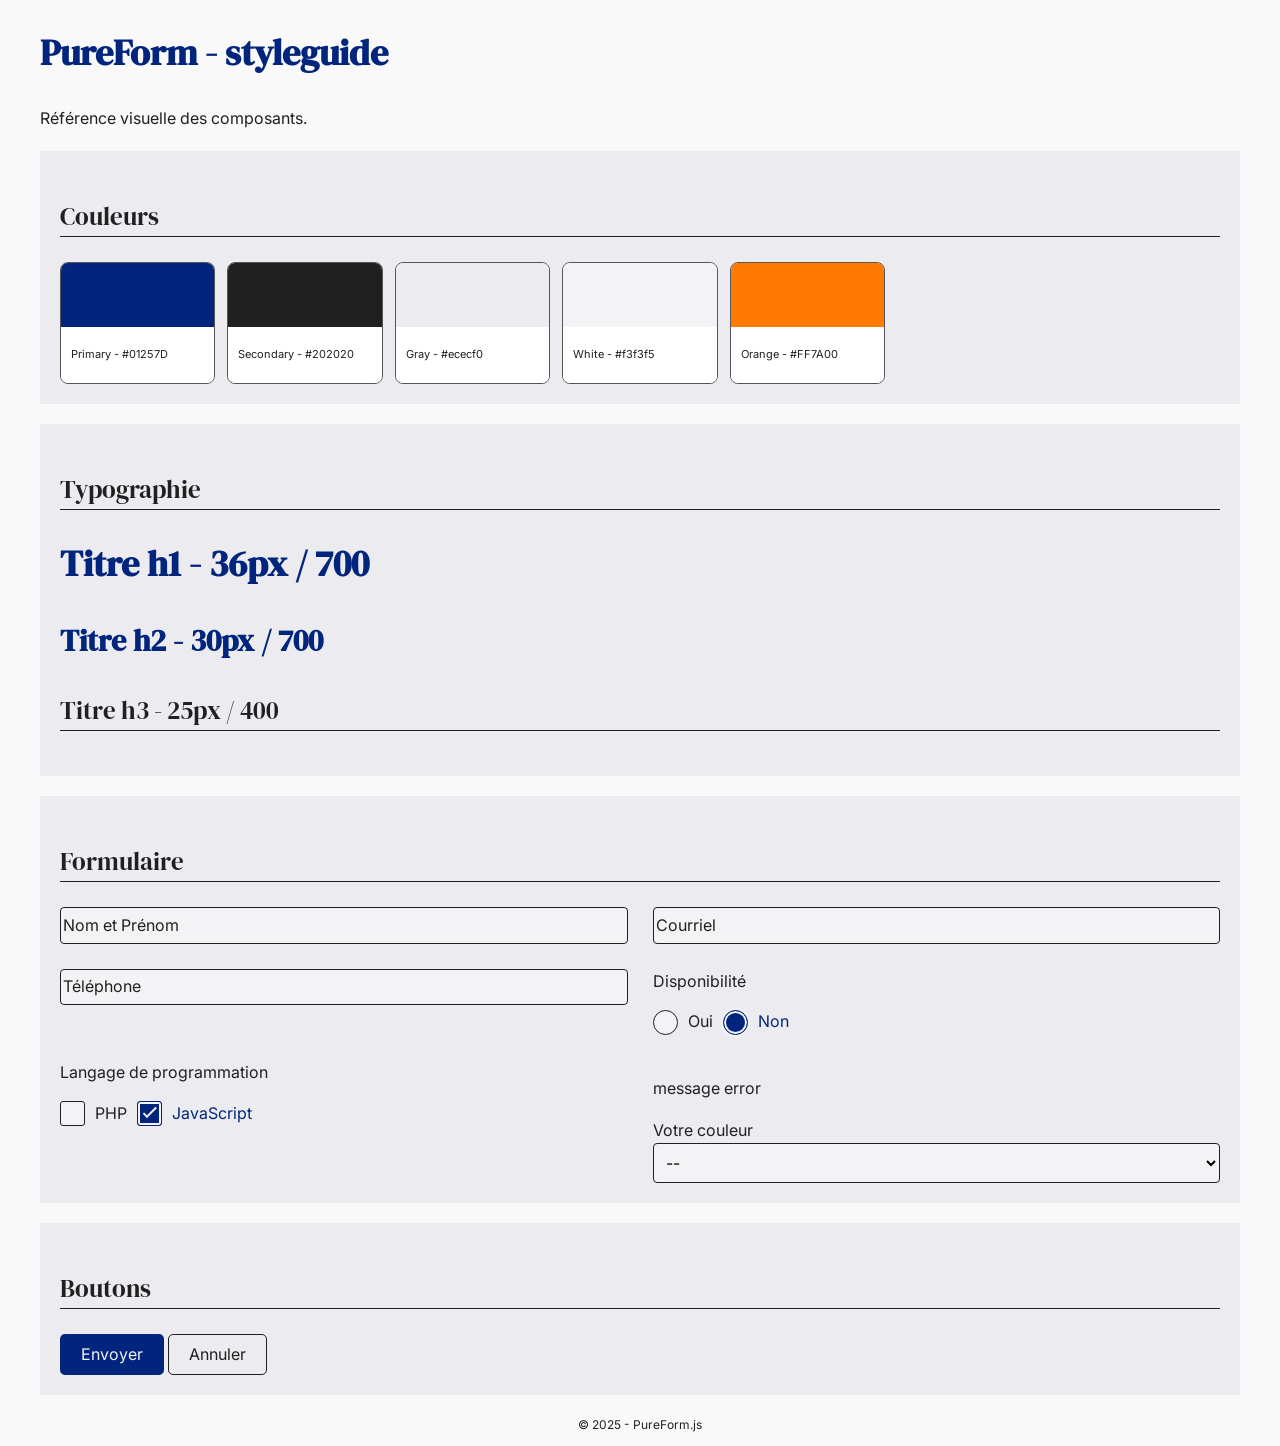
==== styleguide.html @ dbaa8bfc "ajouter le breakpoint et valeur responsive au titre" ====
<!DOCTYPE html>
<html lang="fr">
<head>
    <meta charset="UTF-8">
    <meta name="viewport" content="width=device-width, initial-scale=1.0">
    <title>pureForm - styleguide</title>
    <link rel="stylesheet" href="css/stylesheet.min.css">
</head>
<body>
    <div class="container__principal">
        <header>
            <h1>PureForm - styleguide</h1>
            <p>Référence visuelle des composants.</p>
        </header>

        <main>
            <section class="container__secondary">
                <h3>Couleurs</h3>
                <div class="layout section__color">

                    <div class="container">
                        <div class="container__color primary"></div>
                        <div class="info"><p>Primary - #01257D</p></div>
                    </div>
                    <div class="container">
                        <div class="container__color secondary"></div>
                        <div class="info"><p>Secondary - #202020</p></div>
                    </div>
                    <div class="container">
                        <div class="container__color gray"></div>
                        <div class="info"><p>Gray - #ececf0</p></div>
                    </div>
                    <div class="container">
                        <div class="container__color white"></div>
                        <div class="info"><p>White - #f3f3f5</p></div>
                    </div>
                    <div class="container">
                        <div class="container__color orange"></div>
                        <div class="info"><p>Orange - #FF7A00</p></div>
                    </div>

                </div>
            </section>
            

            <section class="container__secondary">
                <h3>Typographie</h3>
                <div class="layout">
                    <h1>Titre h1 - 36px / 700</h1>
                    <h2>Titre h2 - 30px / 700</h2>
                    <h3>Titre h3 - 25px / 400</h3>
                </div>
            </section>

            <section class="container__secondary">
                <h3>Formulaire</h3>
                <div class="layout">
                    <form action="" method="post" class="form">

                        <div class="form__field">
                            <input type="text" name="fullName" id="fullName">
                            <label for="fullName">Nom et Prénom</label>
                        </div>

                        <div class="form__field">
                            <input type="email" name="email" id="email">
                            <label for="email">Courriel</label>
                        </div>

                        <div class="form__field">
                            <input type="text" name="phone" id="phone">
                            <label for="phone">Téléphone</label>
                        </div>


                        <fieldset>
                            <legend>Disponibilité</legend>
                            <label>
                                <input type="radio" name="availability" value="yes">
                                Oui
                            </label>
                            <label>
                                <input type="radio" name="availability" value="no" checked>
                                Non
                            </label>
                        </fieldset>

                        <fieldset>
                            <legend>Langage de programmation</legend>
                            <label>
                                <input type="checkbox" name="availability" value="php">
                                PHP
                            </label>
                            <label>
                                <input type="checkbox" name="availability" value="javascript" checked>
                                JavaScript
                            </label>
                        </fieldset>

                        <div class="">
                            <p class="error">message error</p>
                            <label for="chooseColor">Votre couleur</label>
                            <select name="color" id="chooseColor">
                                <option value="">--</option>
                                <option value="orange">orange</option>
                                <option value="orange">green</option>
                            </select>
                        </div> 
                    
                    </form>
                </div>
            </section>

            <section class="container__secondary">
                <h3>Boutons</h3>
                <div class="layout">
                    <button type="submit" class="btn__primary">Envoyer</button>
                    <button type="submit" class="btn__secondary">Annuler</button>
                </div>
            </section>
        </main>

        <footer>
            <p>© 2025 - PureForm.js</p>
        </footer>
    </div>
</body>
</html>
---- css/stylesheet.min.css ----
@import"https://fonts.googleapis.com/css2?family=DM+Serif+Display:ital@0;1&family=Inter:opsz,wght@14..32,100..900&display=swap";/*! 
https://serp.co/tools/css-reset/
<link rel="stylesheet" href="https://css.serp.co/css-reset/normalize.css/">
*/html{line-height:1.15;-webkit-text-size-adjust:100%}body{margin:0}main{display:block}h1{font-size:2em;margin:.67em 0}hr{box-sizing:content-box;height:0;overflow:visible}pre{font-family:monospace,monospace;font-size:1em}a{background-color:rgba(0,0,0,0)}abbr[title]{border-bottom:none;text-decoration:underline;-webkit-text-decoration:underline dotted;text-decoration:underline dotted}b,strong{font-weight:bolder}code,kbd,samp{font-family:monospace,monospace;font-size:1em}small{font-size:80%}sub,sup{font-size:75%;line-height:0;position:relative;vertical-align:baseline}sub{bottom:-0.25em}sup{top:-0.5em}img{border-style:none}button,input,optgroup,select,textarea{font-family:inherit;font-size:100%;line-height:1.15;margin:0}button,input{overflow:visible}button,select{text-transform:none}button,[type=button],[type=reset],[type=submit]{-webkit-appearance:button}button::-moz-focus-inner,[type=button]::-moz-focus-inner,[type=reset]::-moz-focus-inner,[type=submit]::-moz-focus-inner{border-style:none;padding:0}button:-moz-focusring,[type=button]:-moz-focusring,[type=reset]:-moz-focusring,[type=submit]:-moz-focusring{outline:1px dotted ButtonText}fieldset{padding:.35em .75em .625em}legend{box-sizing:border-box;color:inherit;display:table;max-width:100%;padding:0;white-space:normal}progress{vertical-align:baseline}textarea{overflow:auto}[type=checkbox],[type=radio]{box-sizing:border-box;padding:0}[type=number]::-webkit-inner-spin-button,[type=number]::-webkit-outer-spin-button{height:auto}[type=search]{-webkit-appearance:textfield;outline-offset:-2px}[type=search]::-webkit-search-decoration{-webkit-appearance:none}::-webkit-file-upload-button{-webkit-appearance:button;font:inherit}details{display:block}summary{display:list-item}template{display:none}[hidden]{display:none}:root{--color-primary: #01257D;--color-secondary: #202020;--color-white: #f3f3f5;--color-gray: #ececf0;--color-orange: #FF7A00;--color-title: var(--color-primary);--color-title-regular: var(--color-secondary);--size-title-xxl: clamp(1.5rem, 3vw, 2.25rem);--size-tile-large: clamp(1.25rem, 2.5vw, 1.875rem);--size-tile-regular: clamp(1rem, 2vw, 1.5625rem);--main-text-color: var(--color-secondary);--main-font-size: 1em;--main-line-height: 1.6;--main-background-color: #f9f9f9;--sec-container-bck-color: var(--color-gray);--btn-backgrond-color: var(--color-primary);--btn-backgrond-color-hover:var(--color-orange);--btn-text-color: var(--color-white);--btn-radius: 5px;--btn-border: 1px solid #202020;--btn-second-backgrond-color: var(--color-gray);--btn-second-backgrond-color-hover: var(--color-secondary);--btn-second-text-color-hover: var(--color-white);--btn-second-text-color: var(--color-secondary);--input-radio-size:25px;--input-radio-border-radius: 50%;--input-label-radio-txt-color: var(--color-primary);--input-label-radio-txt-bold: 400;--input-radio-border-color-hover: var(--color-primary);--input-radio-border-color: var(--color-secondary);--input-radio-border-size: 1px;--input-radio-checked-bck-color: var(--color-primary);--input-radio-checked-border-color:var(--color-primary);--input-radio-checked-border-size: 1px;--input-checkbox-size: 25px;--input-checkbox-border-color: var(--color-secondary);--input-checkbox-border-size: 1px;--input-checkbox-checked-bck-color: var(--color-primary);--input-checkbox-checked-border-color:var(--color-primary);--input-checkbox-checked-border-size: 1px;--input-check-hook-border-size: 2px;--input-check-hook-border-color: var(--color-white);--input-checkbox-border-color-hover:var(--color-primary);--input-label-checkbox-txt-color: var(--color-primary);--input-label-checkbox-txt-bold: 400}h3,h2,h1{font-family:"DM Serif Display",serif;font-weight:700;color:var(--color-title)}h1{font-size:var(--size-title-xxl)}h2{font-size:var(--size-tile-large)}h3{font-size:var(--size-tile-regular);font-weight:1.6;color:var(--color-title-regular)}body{font-family:"Inter",sans-serif;font-size:var(--main-font-size);line-height:var(--main-line-height);color:var(--main-text-color);background-color:var(--main-background-color)}.container__principal{max-width:1200px;margin:0 auto}.container__secondary{background-color:var(--sec-container-bck-color);padding:20px;margin:20px 0}footer p{text-align:center;font-size:12px}*,*::before,*::after{box-sizing:border-box}.form{display:grid;grid-template-columns:1fr;align-items:start;gap:25px}@media(min-width: 480px){.form{grid-template-columns:1fr 1fr}}.form__field{position:relative}.form__field label{position:absolute;left:3px;top:50%;transform:translateY(-50%);transition:all .2s ease}.form__field input:focus+label{font-size:13px;top:0;left:8px;transform:translateY(-50%);background:linear-gradient(to bottom, #ececf0 50%, #f3f3f5 50%)}.form input,.form select{background-color:#f3f3f5;width:100%;border-radius:4px;border:1px solid #202020;padding:8px}.form input:focus,.form select:focus{border:1px solid #01257d;outline:none}.form input:focus-visible,.form select:focus-visible{outline:1px solid #01257d}.form input[type=radio]{-webkit-appearance:none;-moz-appearance:none;appearance:none;width:var(--input-radio-size);height:var(--input-radio-size);border:var(--input-radio-border-size) solid var(--input-radio-border-color);border-radius:var(--input-radio-border-radius);outline:none;transition:.3s;cursor:pointer}.form input[type=radio]:focus{border:var(--input-radio-border-size) solid var(--input-radio-border-color);outline:none}.form input[type=radio]:checked{background-color:var(--input-radio-checked-bck-color);box-shadow:0 0 0 2px #f3f3f5,inset 0 0 0 2px #f3f3f5;border:var(--input-radio-border-size) solid var(--input-radio-checked-border-color)}.form input[type=radio]:hover{border-color:var(--input-radio-border-color-hover)}.form label:has(input[type=radio]):has(input[type=radio]:checked){color:var(--input-label-radio-txt-color);font-weight:var(--input-label-radio-txt-bold)}.form input[type=checkbox]{-webkit-appearance:none;-moz-appearance:none;appearance:none;width:var(--input-checkbox-size);height:var(--input-checkbox-size);border:var(--input-checkbox-border-size) solid var(--input-checkbox-border-color);border-radius:3px;transition:.3s;cursor:pointer}.form input[type=checkbox]:checked{background-color:var(--input-checkbox-checked-bck-color);box-shadow:inset 0 0 0 2px #f3f3f5;border:var(--input-checkbox-checked-border-size) solid var(--input-checkbox-checked-border-color)}.form input[type=checkbox]:hover{border-color:var(--input-checkbox-border-color-hover)}.form label:has(input[type=checkbox]){position:relative;-webkit-user-select:none;-moz-user-select:none;user-select:none}.form label:has(input[type=checkbox]):has(input[type=checkbox]:checked){color:var(--input-label-checkbox-txt-color);font-weight:var(--input-label-checkbox-txt-bold)}.form label:has(input[type=checkbox]):has(input[type=checkbox]:checked)::after{content:"";display:inline-block;width:calc(var(--input-checkbox-size)*.25);height:calc(var(--input-checkbox-size)*.55);border:var(--input-check-hook-border-size) solid var(--input-check-hook-border-color);border-top:none;border-left:none;transform:rotate(45deg);vertical-align:middle;position:absolute;left:calc(var(--input-checkbox-size)/2);top:calc(var(--input-checkbox-size)/2 - 2px);transform:translate(-50%, -50%) rotate(45deg);z-index:1}.form select:focus{border:2px solid #01257d;outline:none}.form fieldset{margin:0;padding:0;border:none;display:flex;flex-wrap:wrap;gap:10px}.form fieldset legend{width:100%;padding:0;margin-bottom:15px}.form fieldset label{width:-moz-fit-content;width:fit-content;display:flex;align-items:center;gap:10px}.btn__secondary,.btn__primary{background-color:var(--btn-backgrond-color);color:var(--btn-text-color);border-radius:var(--btn-radius);border:var(--btn-border);padding:10px 20px;cursor:pointer}.btn__secondary:hover,.btn__primary:hover{background-color:var(--btn-backgrond-color-hover)}.btn__primary{border-color:rgba(0,0,0,0)}.btn__secondary{background-color:var(--btn-second-backgrond-color);color:var(--btn-second-text-color)}.btn__secondary:hover{background-color:var(--btn-second-backgrond-color-hover);color:var(--btn-second-text-color-hover)}h3{border-bottom:1px solid #202020}.section__color{display:grid;grid-template-columns:repeat(auto-fill, minmax(140px, 1fr));gap:12px}.section__color .container{border-radius:8px;overflow:hidden;border:1px solid rgba(0,0,0,.64)}.section__color .container__color{min-height:64px}.section__color .info{padding:8px 10px;background:#fff}.section__color .info p{font-size:11px}.section__color .primary{background-color:#01257d}.section__color .secondary{background-color:#202020}.section__color .gray{background-color:#ececf0}.section__color .white{background-color:#f3f3f5}.section__color .orange{background-color:#ff7a00}/*# sourceMappingURL=stylesheet.min.css.map */
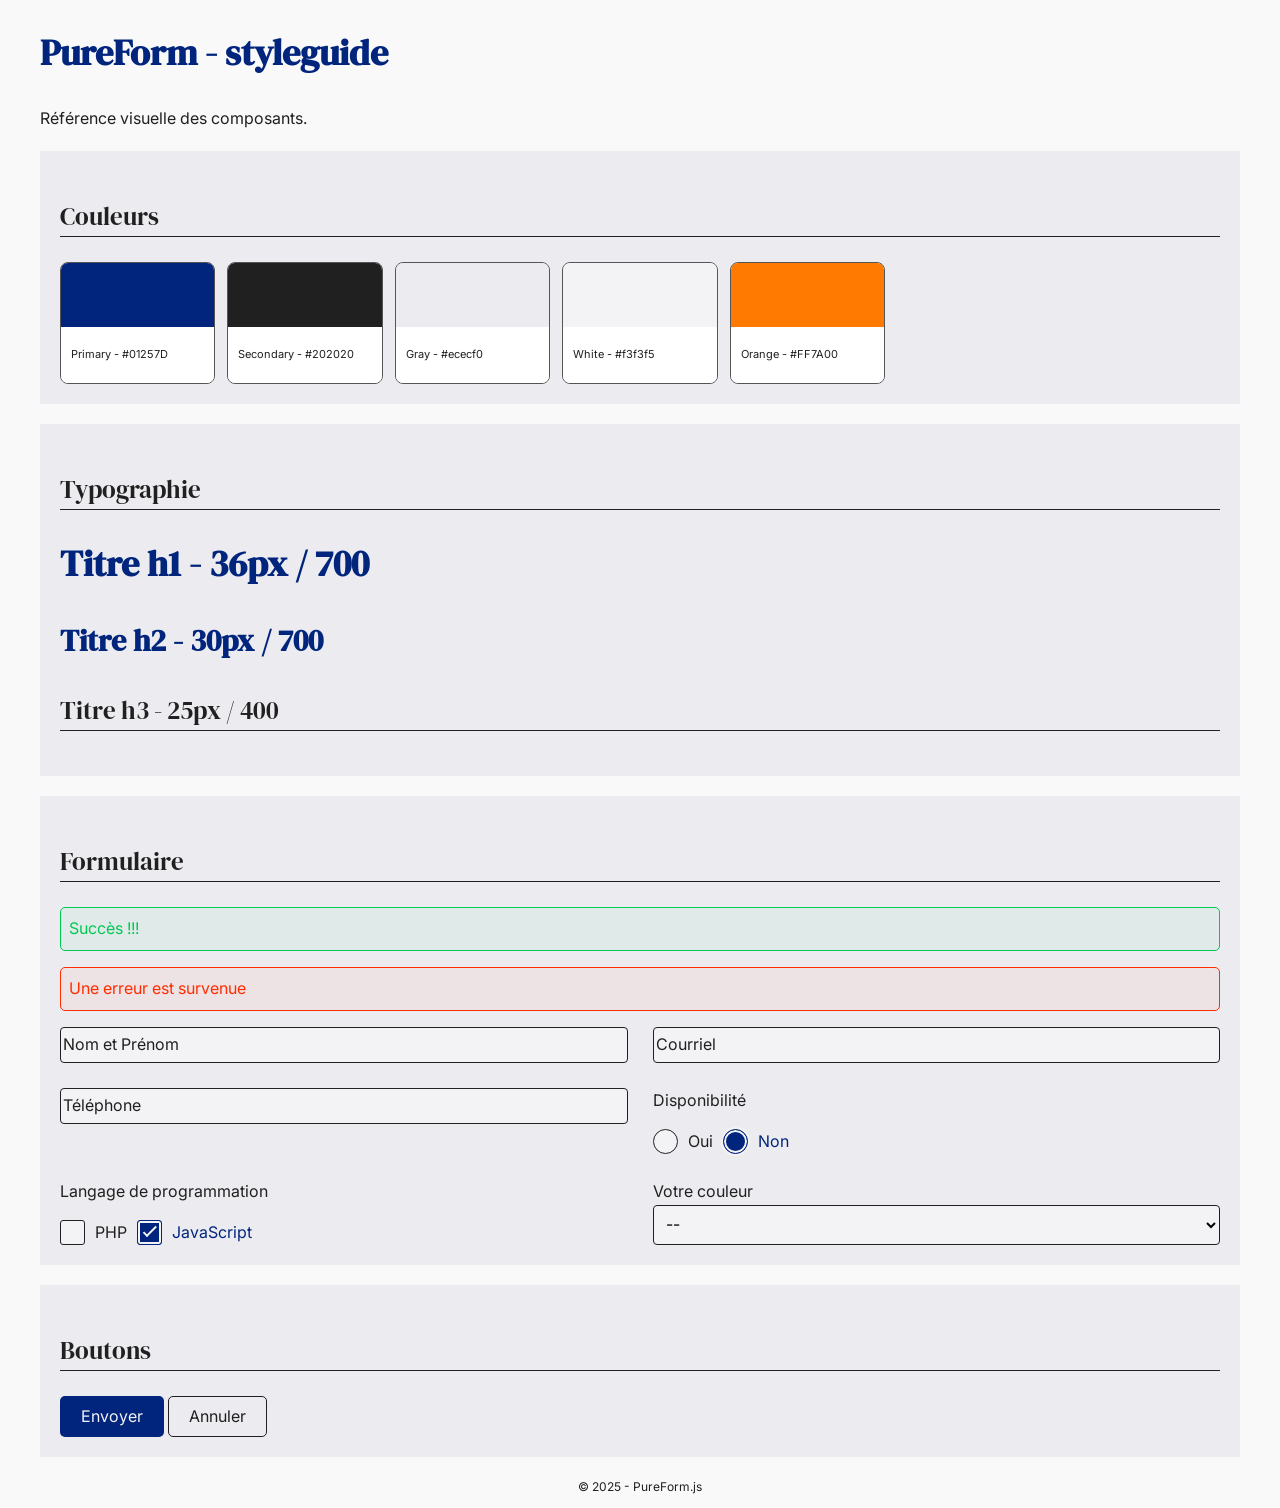
==== commit 5c327af6: "ajouter message du formulaire avec mise en page" ====
--- a/styleguide.html
+++ b/styleguide.html
@@ -54,6 +54,13 @@
 
             <section class="container__secondary">
                 <h3>Formulaire</h3>
+
+                <div class="layout">
+                    <div>
+                        <p class="message success">Succès !!!</p>
+                        <p class="message error">Une erreur est survenue</p>
+                    </div>
+                </div>
                 <div class="layout">
                     <form action="" method="post" class="form">
 
@@ -98,7 +105,6 @@
                         </fieldset>
 
                         <div class="">
-                            <p class="error">message error</p>
                             <label for="chooseColor">Votre couleur</label>
                             <select name="color" id="chooseColor">
                                 <option value="">--</option>
--- a/css/stylesheet.min.css
+++ b/css/stylesheet.min.css
@@ -1,4 +1,4 @@
 @import"https://fonts.googleapis.com/css2?family=DM+Serif+Display:ital@0;1&family=Inter:opsz,wght@14..32,100..900&display=swap";/*! 
 https://serp.co/tools/css-reset/
 <link rel="stylesheet" href="https://css.serp.co/css-reset/normalize.css/">
-*/html{line-height:1.15;-webkit-text-size-adjust:100%}body{margin:0}main{display:block}h1{font-size:2em;margin:.67em 0}hr{box-sizing:content-box;height:0;overflow:visible}pre{font-family:monospace,monospace;font-size:1em}a{background-color:rgba(0,0,0,0)}abbr[title]{border-bottom:none;text-decoration:underline;-webkit-text-decoration:underline dotted;text-decoration:underline dotted}b,strong{font-weight:bolder}code,kbd,samp{font-family:monospace,monospace;font-size:1em}small{font-size:80%}sub,sup{font-size:75%;line-height:0;position:relative;vertical-align:baseline}sub{bottom:-0.25em}sup{top:-0.5em}img{border-style:none}button,input,optgroup,select,textarea{font-family:inherit;font-size:100%;line-height:1.15;margin:0}button,input{overflow:visible}button,select{text-transform:none}button,[type=button],[type=reset],[type=submit]{-webkit-appearance:button}button::-moz-focus-inner,[type=button]::-moz-focus-inner,[type=reset]::-moz-focus-inner,[type=submit]::-moz-focus-inner{border-style:none;padding:0}button:-moz-focusring,[type=button]:-moz-focusring,[type=reset]:-moz-focusring,[type=submit]:-moz-focusring{outline:1px dotted ButtonText}fieldset{padding:.35em .75em .625em}legend{box-sizing:border-box;color:inherit;display:table;max-width:100%;padding:0;white-space:normal}progress{vertical-align:baseline}textarea{overflow:auto}[type=checkbox],[type=radio]{box-sizing:border-box;padding:0}[type=number]::-webkit-inner-spin-button,[type=number]::-webkit-outer-spin-button{height:auto}[type=search]{-webkit-appearance:textfield;outline-offset:-2px}[type=search]::-webkit-search-decoration{-webkit-appearance:none}::-webkit-file-upload-button{-webkit-appearance:button;font:inherit}details{display:block}summary{display:list-item}template{display:none}[hidden]{display:none}:root{--color-primary: #01257D;--color-secondary: #202020;--color-white: #f3f3f5;--color-gray: #ececf0;--color-orange: #FF7A00;--color-title: var(--color-primary);--color-title-regular: var(--color-secondary);--size-title-xxl: clamp(1.5rem, 3vw, 2.25rem);--size-tile-large: clamp(1.25rem, 2.5vw, 1.875rem);--size-tile-regular: clamp(1rem, 2vw, 1.5625rem);--main-text-color: var(--color-secondary);--main-font-size: 1em;--main-line-height: 1.6;--main-background-color: #f9f9f9;--sec-container-bck-color: var(--color-gray);--btn-backgrond-color: var(--color-primary);--btn-backgrond-color-hover:var(--color-orange);--btn-text-color: var(--color-white);--btn-radius: 5px;--btn-border: 1px solid #202020;--btn-second-backgrond-color: var(--color-gray);--btn-second-backgrond-color-hover: var(--color-secondary);--btn-second-text-color-hover: var(--color-white);--btn-second-text-color: var(--color-secondary);--input-radio-size:25px;--input-radio-border-radius: 50%;--input-label-radio-txt-color: var(--color-primary);--input-label-radio-txt-bold: 400;--input-radio-border-color-hover: var(--color-primary);--input-radio-border-color: var(--color-secondary);--input-radio-border-size: 1px;--input-radio-checked-bck-color: var(--color-primary);--input-radio-checked-border-color:var(--color-primary);--input-radio-checked-border-size: 1px;--input-checkbox-size: 25px;--input-checkbox-border-color: var(--color-secondary);--input-checkbox-border-size: 1px;--input-checkbox-checked-bck-color: var(--color-primary);--input-checkbox-checked-border-color:var(--color-primary);--input-checkbox-checked-border-size: 1px;--input-check-hook-border-size: 2px;--input-check-hook-border-color: var(--color-white);--input-checkbox-border-color-hover:var(--color-primary);--input-label-checkbox-txt-color: var(--color-primary);--input-label-checkbox-txt-bold: 400}h3,h2,h1{font-family:"DM Serif Display",serif;font-weight:700;color:var(--color-title)}h1{font-size:var(--size-title-xxl)}h2{font-size:var(--size-tile-large)}h3{font-size:var(--size-tile-regular);font-weight:1.6;color:var(--color-title-regular)}body{font-family:"Inter",sans-serif;font-size:var(--main-font-size);line-height:var(--main-line-height);color:var(--main-text-color);background-color:var(--main-background-color)}.container__principal{max-width:1200px;margin:0 auto}.container__secondary{background-color:var(--sec-container-bck-color);padding:20px;margin:20px 0}footer p{text-align:center;font-size:12px}*,*::before,*::after{box-sizing:border-box}.form{display:grid;grid-template-columns:1fr;align-items:start;gap:25px}@media(min-width: 480px){.form{grid-template-columns:1fr 1fr}}.form__field{position:relative}.form__field label{position:absolute;left:3px;top:50%;transform:translateY(-50%);transition:all .2s ease}.form__field input:focus+label{font-size:13px;top:0;left:8px;transform:translateY(-50%);background:linear-gradient(to bottom, #ececf0 50%, #f3f3f5 50%)}.form input,.form select{background-color:#f3f3f5;width:100%;border-radius:4px;border:1px solid #202020;padding:8px}.form input:focus,.form select:focus{border:1px solid #01257d;outline:none}.form input:focus-visible,.form select:focus-visible{outline:1px solid #01257d}.form input[type=radio]{-webkit-appearance:none;-moz-appearance:none;appearance:none;width:var(--input-radio-size);height:var(--input-radio-size);border:var(--input-radio-border-size) solid var(--input-radio-border-color);border-radius:var(--input-radio-border-radius);outline:none;transition:.3s;cursor:pointer}.form input[type=radio]:focus{border:var(--input-radio-border-size) solid var(--input-radio-border-color);outline:none}.form input[type=radio]:checked{background-color:var(--input-radio-checked-bck-color);box-shadow:0 0 0 2px #f3f3f5,inset 0 0 0 2px #f3f3f5;border:var(--input-radio-border-size) solid var(--input-radio-checked-border-color)}.form input[type=radio]:hover{border-color:var(--input-radio-border-color-hover)}.form label:has(input[type=radio]):has(input[type=radio]:checked){color:var(--input-label-radio-txt-color);font-weight:var(--input-label-radio-txt-bold)}.form input[type=checkbox]{-webkit-appearance:none;-moz-appearance:none;appearance:none;width:var(--input-checkbox-size);height:var(--input-checkbox-size);border:var(--input-checkbox-border-size) solid var(--input-checkbox-border-color);border-radius:3px;transition:.3s;cursor:pointer}.form input[type=checkbox]:checked{background-color:var(--input-checkbox-checked-bck-color);box-shadow:inset 0 0 0 2px #f3f3f5;border:var(--input-checkbox-checked-border-size) solid var(--input-checkbox-checked-border-color)}.form input[type=checkbox]:hover{border-color:var(--input-checkbox-border-color-hover)}.form label:has(input[type=checkbox]){position:relative;-webkit-user-select:none;-moz-user-select:none;user-select:none}.form label:has(input[type=checkbox]):has(input[type=checkbox]:checked){color:var(--input-label-checkbox-txt-color);font-weight:var(--input-label-checkbox-txt-bold)}.form label:has(input[type=checkbox]):has(input[type=checkbox]:checked)::after{content:"";display:inline-block;width:calc(var(--input-checkbox-size)*.25);height:calc(var(--input-checkbox-size)*.55);border:var(--input-check-hook-border-size) solid var(--input-check-hook-border-color);border-top:none;border-left:none;transform:rotate(45deg);vertical-align:middle;position:absolute;left:calc(var(--input-checkbox-size)/2);top:calc(var(--input-checkbox-size)/2 - 2px);transform:translate(-50%, -50%) rotate(45deg);z-index:1}.form select:focus{border:2px solid #01257d;outline:none}.form fieldset{margin:0;padding:0;border:none;display:flex;flex-wrap:wrap;gap:10px}.form fieldset legend{width:100%;padding:0;margin-bottom:15px}.form fieldset label{width:-moz-fit-content;width:fit-content;display:flex;align-items:center;gap:10px}.btn__secondary,.btn__primary{background-color:var(--btn-backgrond-color);color:var(--btn-text-color);border-radius:var(--btn-radius);border:var(--btn-border);padding:10px 20px;cursor:pointer}.btn__secondary:hover,.btn__primary:hover{background-color:var(--btn-backgrond-color-hover)}.btn__primary{border-color:rgba(0,0,0,0)}.btn__secondary{background-color:var(--btn-second-backgrond-color);color:var(--btn-second-text-color)}.btn__secondary:hover{background-color:var(--btn-second-backgrond-color-hover);color:var(--btn-second-text-color-hover)}h3{border-bottom:1px solid #202020}.section__color{display:grid;grid-template-columns:repeat(auto-fill, minmax(140px, 1fr));gap:12px}.section__color .container{border-radius:8px;overflow:hidden;border:1px solid rgba(0,0,0,.64)}.section__color .container__color{min-height:64px}.section__color .info{padding:8px 10px;background:#fff}.section__color .info p{font-size:11px}.section__color .primary{background-color:#01257d}.section__color .secondary{background-color:#202020}.section__color .gray{background-color:#ececf0}.section__color .white{background-color:#f3f3f5}.section__color .orange{background-color:#ff7a00}/*# sourceMappingURL=stylesheet.min.css.map */+*/html{line-height:1.15;-webkit-text-size-adjust:100%}body{margin:0}main{display:block}h1{font-size:2em;margin:.67em 0}hr{box-sizing:content-box;height:0;overflow:visible}pre{font-family:monospace,monospace;font-size:1em}a{background-color:rgba(0,0,0,0)}abbr[title]{border-bottom:none;text-decoration:underline;-webkit-text-decoration:underline dotted;text-decoration:underline dotted}b,strong{font-weight:bolder}code,kbd,samp{font-family:monospace,monospace;font-size:1em}small{font-size:80%}sub,sup{font-size:75%;line-height:0;position:relative;vertical-align:baseline}sub{bottom:-0.25em}sup{top:-0.5em}img{border-style:none}button,input,optgroup,select,textarea{font-family:inherit;font-size:100%;line-height:1.15;margin:0}button,input{overflow:visible}button,select{text-transform:none}button,[type=button],[type=reset],[type=submit]{-webkit-appearance:button}button::-moz-focus-inner,[type=button]::-moz-focus-inner,[type=reset]::-moz-focus-inner,[type=submit]::-moz-focus-inner{border-style:none;padding:0}button:-moz-focusring,[type=button]:-moz-focusring,[type=reset]:-moz-focusring,[type=submit]:-moz-focusring{outline:1px dotted ButtonText}fieldset{padding:.35em .75em .625em}legend{box-sizing:border-box;color:inherit;display:table;max-width:100%;padding:0;white-space:normal}progress{vertical-align:baseline}textarea{overflow:auto}[type=checkbox],[type=radio]{box-sizing:border-box;padding:0}[type=number]::-webkit-inner-spin-button,[type=number]::-webkit-outer-spin-button{height:auto}[type=search]{-webkit-appearance:textfield;outline-offset:-2px}[type=search]::-webkit-search-decoration{-webkit-appearance:none}::-webkit-file-upload-button{-webkit-appearance:button;font:inherit}details{display:block}summary{display:list-item}template{display:none}[hidden]{display:none}:root{--color-primary: #01257D;--color-secondary: #202020;--color-white: #f3f3f5;--color-gray: #ececf0;--color-orange: #FF7A00;--color-title: var(--color-primary);--color-title-regular: var(--color-secondary);--size-title-xxl: clamp(1.5rem, 3vw, 2.25rem);--size-tile-large: clamp(1.25rem, 2.5vw, 1.875rem);--size-tile-regular: clamp(1rem, 2vw, 1.5625rem);--main-text-color: var(--color-secondary);--main-font-size: 1em;--main-line-height: 1.6;--main-background-color: #f9f9f9;--sec-container-bck-color: var(--color-gray);--btn-backgrond-color: var(--color-primary);--btn-backgrond-color-hover:var(--color-orange);--btn-text-color: var(--color-white);--btn-radius: 5px;--btn-border: 1px solid #202020;--btn-second-backgrond-color: var(--color-gray);--btn-second-backgrond-color-hover: var(--color-secondary);--btn-second-text-color-hover: var(--color-white);--btn-second-text-color: var(--color-secondary);--input-select-bck-color: var(--color-white);--input-select-border-size: 1px;--input-select-border-color: var(--color-secondary);--input-select-focus-visible-size: 1px;--input-select-focus-visible-color: var(--color-primary);--select-border-size-focus: 2px;--select-border-color-focus: var(--color-primary);--input-radio-size:25px;--input-radio-border-radius: 50%;--input-label-radio-txt-color: var(--color-primary);--input-label-radio-txt-bold: 400;--input-radio-border-color-hover: var(--color-primary);--input-radio-border-color: var(--color-secondary);--input-radio-border-size: 1px;--input-radio-checked-bck-color: var(--color-primary);--input-radio-checked-border-color:var(--color-primary);--input-radio-checked-border-size: 1px;--input-checkbox-size: 25px;--input-checkbox-border-color: var(--color-secondary);--input-checkbox-border-size: 1px;--input-checkbox-checked-bck-color: var(--color-primary);--input-checkbox-checked-border-color:var(--color-primary);--input-checkbox-checked-border-size: 1px;--input-check-hook-border-size: 2px;--input-check-hook-border-color: var(--color-white);--input-checkbox-border-color-hover:var(--color-primary);--input-label-checkbox-txt-color: var(--color-primary);--input-label-checkbox-txt-bold: 400}h3,h2,h1{font-family:"DM Serif Display",serif;font-weight:700;color:var(--color-title)}h1{font-size:var(--size-title-xxl)}h2{font-size:var(--size-tile-large)}h3{font-size:var(--size-tile-regular);font-weight:1.6;color:var(--color-title-regular)}body{font-family:"Inter",sans-serif;font-size:var(--main-font-size);line-height:var(--main-line-height);color:var(--main-text-color);background-color:var(--main-background-color)}.container__principal{max-width:1200px;margin:0 auto}.container__secondary{background-color:var(--sec-container-bck-color);padding:20px;margin:20px 0}footer p{text-align:center;font-size:12px}*,*::before,*::after{box-sizing:border-box}.form{display:grid;grid-template-columns:1fr;align-items:start;gap:25px}@media(min-width: 480px){.form{grid-template-columns:1fr 1fr}}.form__field{position:relative}.form__field label{position:absolute;left:3px;top:50%;transform:translateY(-50%);transition:all .2s ease}.form__field input:focus+label{font-size:13px;top:0;left:8px;transform:translateY(-50%);background:linear-gradient(to bottom, #ececf0 50%, #f3f3f5 50%)}.form input,.form select{background-color:var(--input-select-bck-color);width:100%;border-radius:4px;border:var(--input-select-border-size) solid var(--input-select-border-color);padding:8px}.form input:focus,.form select:focus{border:var(--select-border-size) solid var(--select-border-color);outline:none}.form input:focus-visible,.form select:focus-visible{outline:var(--input-select-focus-visible-size) solid var(--input-select-focus-visible-color)}.form input[type=radio]{-webkit-appearance:none;-moz-appearance:none;appearance:none;width:var(--input-radio-size);height:var(--input-radio-size);border:var(--input-radio-border-size) solid var(--input-radio-border-color);border-radius:var(--input-radio-border-radius);outline:none;transition:.3s;cursor:pointer}.form input[type=radio]:focus{border:var(--input-radio-border-size) solid var(--input-radio-border-color);outline:none}.form input[type=radio]:checked{background-color:var(--input-radio-checked-bck-color);box-shadow:0 0 0 2px #f3f3f5,inset 0 0 0 2px #f3f3f5;border:var(--input-radio-border-size) solid var(--input-radio-checked-border-color)}.form input[type=radio]:hover{border-color:var(--input-radio-border-color-hover)}.form label:has(input[type=radio]):has(input[type=radio]:checked){color:var(--input-label-radio-txt-color);font-weight:var(--input-label-radio-txt-bold)}.form input[type=checkbox]{-webkit-appearance:none;-moz-appearance:none;appearance:none;width:var(--input-checkbox-size);height:var(--input-checkbox-size);border:var(--input-checkbox-border-size) solid var(--input-checkbox-border-color);border-radius:3px;transition:.3s;cursor:pointer}.form input[type=checkbox]:checked{background-color:var(--input-checkbox-checked-bck-color);box-shadow:inset 0 0 0 2px #f3f3f5;border:var(--input-checkbox-checked-border-size) solid var(--input-checkbox-checked-border-color)}.form input[type=checkbox]:hover{border-color:var(--input-checkbox-border-color-hover)}.form label:has(input[type=checkbox]){position:relative;-webkit-user-select:none;-moz-user-select:none;user-select:none}.form label:has(input[type=checkbox]):has(input[type=checkbox]:checked){color:var(--input-label-checkbox-txt-color);font-weight:var(--input-label-checkbox-txt-bold)}.form label:has(input[type=checkbox]):has(input[type=checkbox]:checked)::after{content:"";display:inline-block;width:calc(var(--input-checkbox-size)*.25);height:calc(var(--input-checkbox-size)*.55);border:var(--input-check-hook-border-size) solid var(--input-check-hook-border-color);border-top:none;border-left:none;transform:rotate(45deg);vertical-align:middle;position:absolute;left:calc(var(--input-checkbox-size)/2);top:calc(var(--input-checkbox-size)/2 - 2px);transform:translate(-50%, -50%) rotate(45deg);z-index:1}.form select:focus{border:var(--select-border-size) solid var(--select-border-color);outline:none}.form fieldset{margin:0;padding:0;border:none;display:flex;flex-wrap:wrap;gap:10px}.form fieldset legend{width:100%;padding:0;margin-bottom:15px}.form fieldset label{width:-moz-fit-content;width:fit-content;display:flex;align-items:center;gap:10px}.message{border-radius:5px;padding:8px;border-width:1px;border-style:solid}.message.success{color:#00c853;background-color:rgba(0,200,83,.05);border-color:#00c853}.message.error{color:#ff2d00;background-color:rgba(255,45,0,.05);border-color:#ff2d00}.btn__secondary,.btn__primary{background-color:var(--btn-backgrond-color);color:var(--btn-text-color);border-radius:var(--btn-radius);border:var(--btn-border);padding:10px 20px;cursor:pointer}.btn__secondary:hover,.btn__primary:hover{background-color:var(--btn-backgrond-color-hover)}.btn__primary{border-color:rgba(0,0,0,0)}.btn__secondary{background-color:var(--btn-second-backgrond-color);color:var(--btn-second-text-color)}.btn__secondary:hover{background-color:var(--btn-second-backgrond-color-hover);color:var(--btn-second-text-color-hover)}h3{border-bottom:1px solid #202020}.section__color{display:grid;grid-template-columns:repeat(auto-fill, minmax(140px, 1fr));gap:12px}.section__color .container{border-radius:8px;overflow:hidden;border:1px solid rgba(0,0,0,.64)}.section__color .container__color{min-height:64px}.section__color .info{padding:8px 10px;background:#fff}.section__color .info p{font-size:11px}.section__color .primary{background-color:#01257d}.section__color .secondary{background-color:#202020}.section__color .gray{background-color:#ececf0}.section__color .white{background-color:#f3f3f5}.section__color .orange{background-color:#ff7a00}/*# sourceMappingURL=stylesheet.min.css.map */
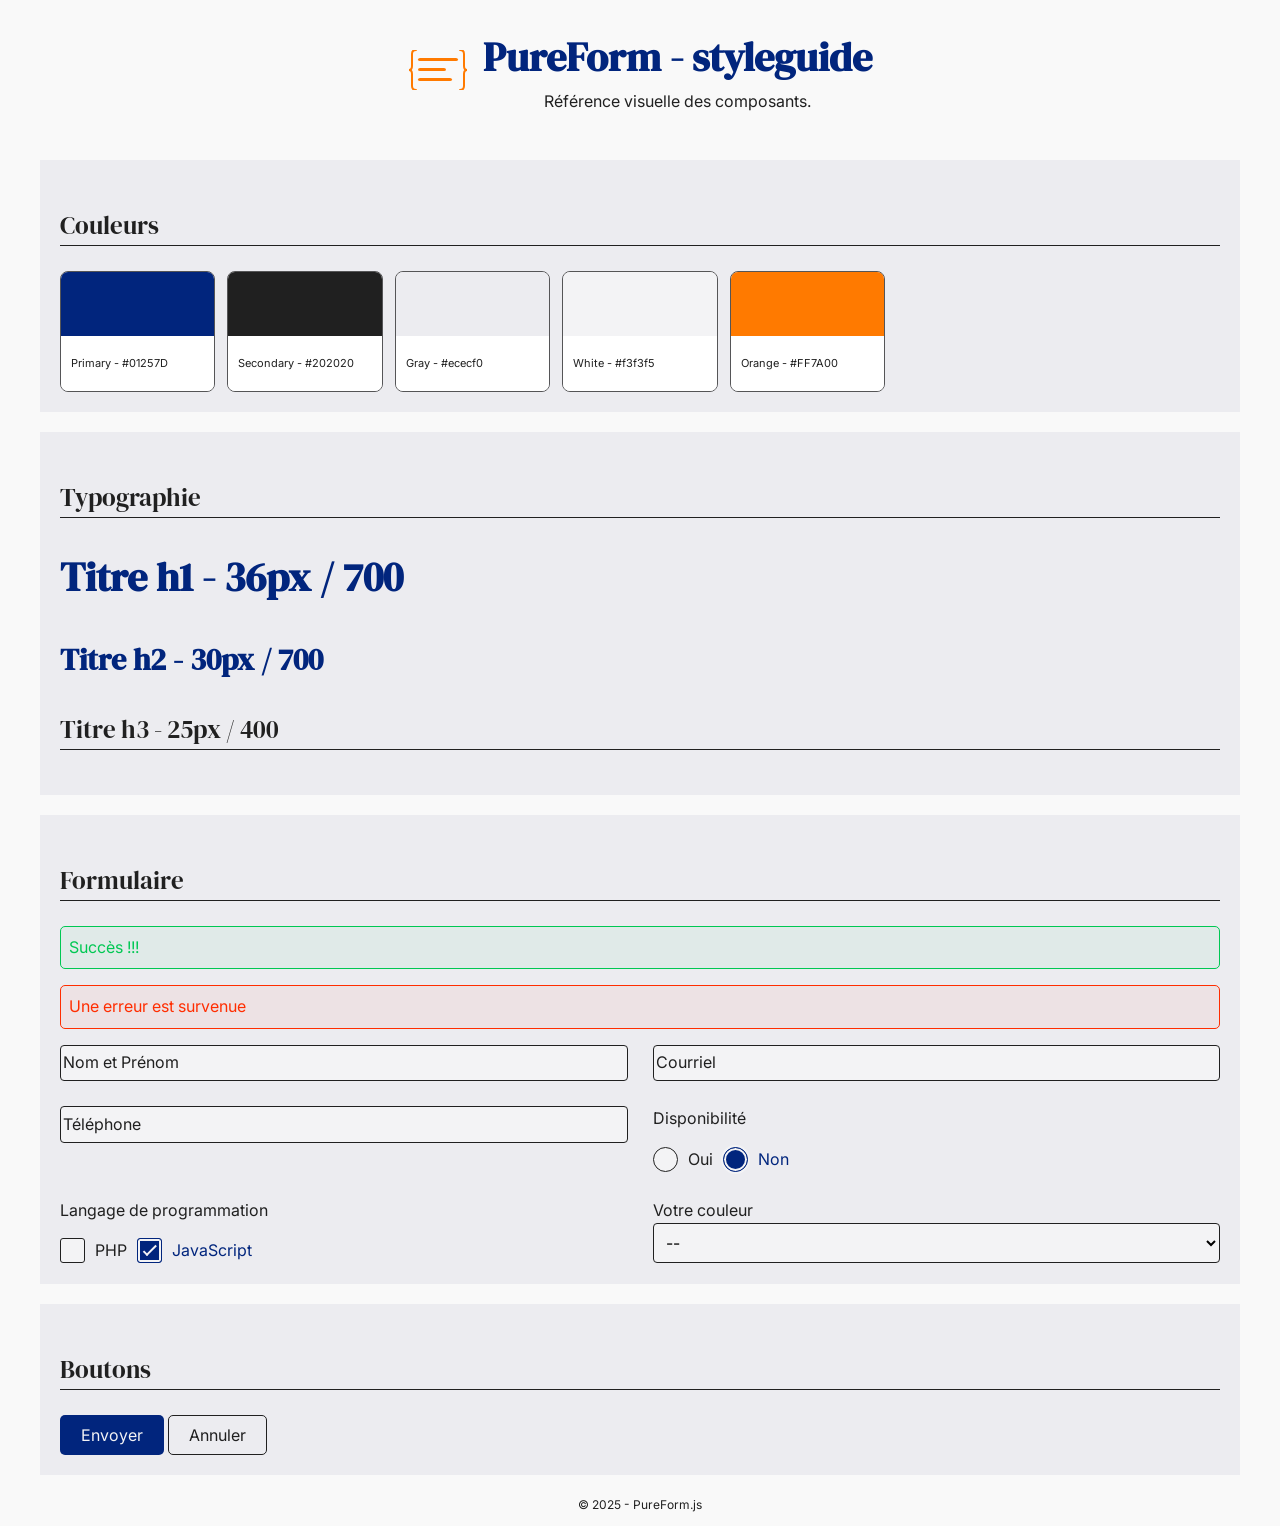
==== commit 508901f6: "mise en page de l'entête et ajouter logo" ====
--- a/styleguide.html
+++ b/styleguide.html
@@ -9,8 +9,21 @@
 <body>
     <div class="container__principal">
         <header>
-            <h1>PureForm - styleguide</h1>
-            <p>Référence visuelle des composants.</p>
+            <div class="layout header">
+
+                <svg width="60" height="40" viewBox="0 0 60 40" xmlns="http://www.w3.org/2000/svg" class="logo">
+                    <path d="M8 0 Q4 0 4 4 L4 16 Q4 20 1 20 Q4 20 4 24 L4 36 Q4 40 8 40" fill="none" stroke="#ff7a00" stroke-width="2" stroke-linecap="round"/>
+                    <path d="M52 0 Q56 0 56 4 L56 16 Q56 20 59 20 Q56 20 56 24 L56 36 Q56 40 52 40" fill="none" stroke="#ff7a00" stroke-width="2" stroke-linecap="round"/>
+                    <rect x="10" y="8" width="40" height="3" rx="2" fill="#ff7a00"/>
+                    <rect x="10" y="18" width="28" height="3" rx="2" fill="#ff7a00"/>
+                    <rect x="10" y="28" width="34" height="3" rx="2" fill="#ff7a00"/>
+                </svg>
+
+                <div class="header__container">
+                    <h1>PureForm - styleguide</h1>
+                    <p>Référence visuelle des composants.</p>
+                </div>
+            </div>
         </header>
 
         <main>
--- a/css/stylesheet.min.css
+++ b/css/stylesheet.min.css
@@ -1,4 +1,4 @@
 @import"https://fonts.googleapis.com/css2?family=DM+Serif+Display:ital@0;1&family=Inter:opsz,wght@14..32,100..900&display=swap";/*! 
 https://serp.co/tools/css-reset/
 <link rel="stylesheet" href="https://css.serp.co/css-reset/normalize.css/">
-*/html{line-height:1.15;-webkit-text-size-adjust:100%}body{margin:0}main{display:block}h1{font-size:2em;margin:.67em 0}hr{box-sizing:content-box;height:0;overflow:visible}pre{font-family:monospace,monospace;font-size:1em}a{background-color:rgba(0,0,0,0)}abbr[title]{border-bottom:none;text-decoration:underline;-webkit-text-decoration:underline dotted;text-decoration:underline dotted}b,strong{font-weight:bolder}code,kbd,samp{font-family:monospace,monospace;font-size:1em}small{font-size:80%}sub,sup{font-size:75%;line-height:0;position:relative;vertical-align:baseline}sub{bottom:-0.25em}sup{top:-0.5em}img{border-style:none}button,input,optgroup,select,textarea{font-family:inherit;font-size:100%;line-height:1.15;margin:0}button,input{overflow:visible}button,select{text-transform:none}button,[type=button],[type=reset],[type=submit]{-webkit-appearance:button}button::-moz-focus-inner,[type=button]::-moz-focus-inner,[type=reset]::-moz-focus-inner,[type=submit]::-moz-focus-inner{border-style:none;padding:0}button:-moz-focusring,[type=button]:-moz-focusring,[type=reset]:-moz-focusring,[type=submit]:-moz-focusring{outline:1px dotted ButtonText}fieldset{padding:.35em .75em .625em}legend{box-sizing:border-box;color:inherit;display:table;max-width:100%;padding:0;white-space:normal}progress{vertical-align:baseline}textarea{overflow:auto}[type=checkbox],[type=radio]{box-sizing:border-box;padding:0}[type=number]::-webkit-inner-spin-button,[type=number]::-webkit-outer-spin-button{height:auto}[type=search]{-webkit-appearance:textfield;outline-offset:-2px}[type=search]::-webkit-search-decoration{-webkit-appearance:none}::-webkit-file-upload-button{-webkit-appearance:button;font:inherit}details{display:block}summary{display:list-item}template{display:none}[hidden]{display:none}:root{--color-primary: #01257D;--color-secondary: #202020;--color-white: #f3f3f5;--color-gray: #ececf0;--color-orange: #FF7A00;--color-title: var(--color-primary);--color-title-regular: var(--color-secondary);--size-title-xxl: clamp(1.5rem, 3vw, 2.25rem);--size-tile-large: clamp(1.25rem, 2.5vw, 1.875rem);--size-tile-regular: clamp(1rem, 2vw, 1.5625rem);--main-text-color: var(--color-secondary);--main-font-size: 1em;--main-line-height: 1.6;--main-background-color: #f9f9f9;--sec-container-bck-color: var(--color-gray);--btn-backgrond-color: var(--color-primary);--btn-backgrond-color-hover:var(--color-orange);--btn-text-color: var(--color-white);--btn-radius: 5px;--btn-border: 1px solid #202020;--btn-second-backgrond-color: var(--color-gray);--btn-second-backgrond-color-hover: var(--color-secondary);--btn-second-text-color-hover: var(--color-white);--btn-second-text-color: var(--color-secondary);--input-select-bck-color: var(--color-white);--input-select-border-size: 1px;--input-select-border-color: var(--color-secondary);--input-select-focus-visible-size: 1px;--input-select-focus-visible-color: var(--color-primary);--select-border-size-focus: 2px;--select-border-color-focus: var(--color-primary);--input-radio-size:25px;--input-radio-border-radius: 50%;--input-label-radio-txt-color: var(--color-primary);--input-label-radio-txt-bold: 400;--input-radio-border-color-hover: var(--color-primary);--input-radio-border-color: var(--color-secondary);--input-radio-border-size: 1px;--input-radio-checked-bck-color: var(--color-primary);--input-radio-checked-border-color:var(--color-primary);--input-radio-checked-border-size: 1px;--input-checkbox-size: 25px;--input-checkbox-border-color: var(--color-secondary);--input-checkbox-border-size: 1px;--input-checkbox-checked-bck-color: var(--color-primary);--input-checkbox-checked-border-color:var(--color-primary);--input-checkbox-checked-border-size: 1px;--input-check-hook-border-size: 2px;--input-check-hook-border-color: var(--color-white);--input-checkbox-border-color-hover:var(--color-primary);--input-label-checkbox-txt-color: var(--color-primary);--input-label-checkbox-txt-bold: 400}h3,h2,h1{font-family:"DM Serif Display",serif;font-weight:700;color:var(--color-title)}h1{font-size:var(--size-title-xxl)}h2{font-size:var(--size-tile-large)}h3{font-size:var(--size-tile-regular);font-weight:1.6;color:var(--color-title-regular)}body{font-family:"Inter",sans-serif;font-size:var(--main-font-size);line-height:var(--main-line-height);color:var(--main-text-color);background-color:var(--main-background-color)}.container__principal{max-width:1200px;margin:0 auto}.container__secondary{background-color:var(--sec-container-bck-color);padding:20px;margin:20px 0}footer p{text-align:center;font-size:12px}*,*::before,*::after{box-sizing:border-box}.form{display:grid;grid-template-columns:1fr;align-items:start;gap:25px}@media(min-width: 480px){.form{grid-template-columns:1fr 1fr}}.form__field{position:relative}.form__field label{position:absolute;left:3px;top:50%;transform:translateY(-50%);transition:all .2s ease}.form__field input:focus+label{font-size:13px;top:0;left:8px;transform:translateY(-50%);background:linear-gradient(to bottom, #ececf0 50%, #f3f3f5 50%)}.form input,.form select{background-color:var(--input-select-bck-color);width:100%;border-radius:4px;border:var(--input-select-border-size) solid var(--input-select-border-color);padding:8px}.form input:focus,.form select:focus{border:var(--select-border-size) solid var(--select-border-color);outline:none}.form input:focus-visible,.form select:focus-visible{outline:var(--input-select-focus-visible-size) solid var(--input-select-focus-visible-color)}.form input[type=radio]{-webkit-appearance:none;-moz-appearance:none;appearance:none;width:var(--input-radio-size);height:var(--input-radio-size);border:var(--input-radio-border-size) solid var(--input-radio-border-color);border-radius:var(--input-radio-border-radius);outline:none;transition:.3s;cursor:pointer}.form input[type=radio]:focus{border:var(--input-radio-border-size) solid var(--input-radio-border-color);outline:none}.form input[type=radio]:checked{background-color:var(--input-radio-checked-bck-color);box-shadow:0 0 0 2px #f3f3f5,inset 0 0 0 2px #f3f3f5;border:var(--input-radio-border-size) solid var(--input-radio-checked-border-color)}.form input[type=radio]:hover{border-color:var(--input-radio-border-color-hover)}.form label:has(input[type=radio]):has(input[type=radio]:checked){color:var(--input-label-radio-txt-color);font-weight:var(--input-label-radio-txt-bold)}.form input[type=checkbox]{-webkit-appearance:none;-moz-appearance:none;appearance:none;width:var(--input-checkbox-size);height:var(--input-checkbox-size);border:var(--input-checkbox-border-size) solid var(--input-checkbox-border-color);border-radius:3px;transition:.3s;cursor:pointer}.form input[type=checkbox]:checked{background-color:var(--input-checkbox-checked-bck-color);box-shadow:inset 0 0 0 2px #f3f3f5;border:var(--input-checkbox-checked-border-size) solid var(--input-checkbox-checked-border-color)}.form input[type=checkbox]:hover{border-color:var(--input-checkbox-border-color-hover)}.form label:has(input[type=checkbox]){position:relative;-webkit-user-select:none;-moz-user-select:none;user-select:none}.form label:has(input[type=checkbox]):has(input[type=checkbox]:checked){color:var(--input-label-checkbox-txt-color);font-weight:var(--input-label-checkbox-txt-bold)}.form label:has(input[type=checkbox]):has(input[type=checkbox]:checked)::after{content:"";display:inline-block;width:calc(var(--input-checkbox-size)*.25);height:calc(var(--input-checkbox-size)*.55);border:var(--input-check-hook-border-size) solid var(--input-check-hook-border-color);border-top:none;border-left:none;transform:rotate(45deg);vertical-align:middle;position:absolute;left:calc(var(--input-checkbox-size)/2);top:calc(var(--input-checkbox-size)/2 - 2px);transform:translate(-50%, -50%) rotate(45deg);z-index:1}.form select:focus{border:var(--select-border-size) solid var(--select-border-color);outline:none}.form fieldset{margin:0;padding:0;border:none;display:flex;flex-wrap:wrap;gap:10px}.form fieldset legend{width:100%;padding:0;margin-bottom:15px}.form fieldset label{width:-moz-fit-content;width:fit-content;display:flex;align-items:center;gap:10px}.message{border-radius:5px;padding:8px;border-width:1px;border-style:solid}.message.success{color:#00c853;background-color:rgba(0,200,83,.05);border-color:#00c853}.message.error{color:#ff2d00;background-color:rgba(255,45,0,.05);border-color:#ff2d00}.btn__secondary,.btn__primary{background-color:var(--btn-backgrond-color);color:var(--btn-text-color);border-radius:var(--btn-radius);border:var(--btn-border);padding:10px 20px;cursor:pointer}.btn__secondary:hover,.btn__primary:hover{background-color:var(--btn-backgrond-color-hover)}.btn__primary{border-color:rgba(0,0,0,0)}.btn__secondary{background-color:var(--btn-second-backgrond-color);color:var(--btn-second-text-color)}.btn__secondary:hover{background-color:var(--btn-second-backgrond-color-hover);color:var(--btn-second-text-color-hover)}h3{border-bottom:1px solid #202020}.section__color{display:grid;grid-template-columns:repeat(auto-fill, minmax(140px, 1fr));gap:12px}.section__color .container{border-radius:8px;overflow:hidden;border:1px solid rgba(0,0,0,.64)}.section__color .container__color{min-height:64px}.section__color .info{padding:8px 10px;background:#fff}.section__color .info p{font-size:11px}.section__color .primary{background-color:#01257d}.section__color .secondary{background-color:#202020}.section__color .gray{background-color:#ececf0}.section__color .white{background-color:#f3f3f5}.section__color .orange{background-color:#ff7a00}/*# sourceMappingURL=stylesheet.min.css.map */+*/html{line-height:1.15;-webkit-text-size-adjust:100%}body{margin:0}main{display:block}h1{font-size:2em;margin:.67em 0}hr{box-sizing:content-box;height:0;overflow:visible}pre{font-family:monospace,monospace;font-size:1em}a{background-color:rgba(0,0,0,0)}abbr[title]{border-bottom:none;text-decoration:underline;-webkit-text-decoration:underline dotted;text-decoration:underline dotted}b,strong{font-weight:bolder}code,kbd,samp{font-family:monospace,monospace;font-size:1em}small{font-size:80%}sub,sup{font-size:75%;line-height:0;position:relative;vertical-align:baseline}sub{bottom:-0.25em}sup{top:-0.5em}img{border-style:none}button,input,optgroup,select,textarea{font-family:inherit;font-size:100%;line-height:1.15;margin:0}button,input{overflow:visible}button,select{text-transform:none}button,[type=button],[type=reset],[type=submit]{-webkit-appearance:button}button::-moz-focus-inner,[type=button]::-moz-focus-inner,[type=reset]::-moz-focus-inner,[type=submit]::-moz-focus-inner{border-style:none;padding:0}button:-moz-focusring,[type=button]:-moz-focusring,[type=reset]:-moz-focusring,[type=submit]:-moz-focusring{outline:1px dotted ButtonText}fieldset{padding:.35em .75em .625em}legend{box-sizing:border-box;color:inherit;display:table;max-width:100%;padding:0;white-space:normal}progress{vertical-align:baseline}textarea{overflow:auto}[type=checkbox],[type=radio]{box-sizing:border-box;padding:0}[type=number]::-webkit-inner-spin-button,[type=number]::-webkit-outer-spin-button{height:auto}[type=search]{-webkit-appearance:textfield;outline-offset:-2px}[type=search]::-webkit-search-decoration{-webkit-appearance:none}::-webkit-file-upload-button{-webkit-appearance:button;font:inherit}details{display:block}summary{display:list-item}template{display:none}[hidden]{display:none}:root{--color-primary: #01257D;--color-secondary: #202020;--color-white: #f3f3f5;--color-gray: #ececf0;--color-orange: #FF7A00;--color-title: var(--color-primary);--color-title-regular: var(--color-secondary);--size-title-xxl: clamp(2.5rem, 3vw, 2.25rem);--size-tile-large: clamp(1.25rem, 2.5vw, 1.875rem);--size-tile-regular: clamp(1rem, 2vw, 1.5625rem);--main-text-color: var(--color-secondary);--main-font-size: 1em;--main-line-height: 1.6;--main-background-color: #f9f9f9;--sec-container-bck-color: var(--color-gray);--btn-backgrond-color: var(--color-primary);--btn-backgrond-color-hover:var(--color-orange);--btn-text-color: var(--color-white);--btn-radius: 5px;--btn-border: 1px solid #202020;--btn-second-backgrond-color: var(--color-gray);--btn-second-backgrond-color-hover: var(--color-secondary);--btn-second-text-color-hover: var(--color-white);--btn-second-text-color: var(--color-secondary);--input-select-bck-color: var(--color-white);--input-select-border-size: 1px;--input-select-border-color: var(--color-secondary);--input-select-focus-visible-size: 1px;--input-select-focus-visible-color: var(--color-primary);--select-border-size-focus: 2px;--select-border-color-focus: var(--color-primary);--input-radio-size:25px;--input-radio-border-radius: 50%;--input-label-radio-txt-color: var(--color-primary);--input-label-radio-txt-bold: 400;--input-radio-border-color-hover: var(--color-primary);--input-radio-border-color: var(--color-secondary);--input-radio-border-size: 1px;--input-radio-checked-bck-color: var(--color-primary);--input-radio-checked-border-color:var(--color-primary);--input-radio-checked-border-size: 1px;--input-checkbox-size: 25px;--input-checkbox-border-color: var(--color-secondary);--input-checkbox-border-size: 1px;--input-checkbox-checked-bck-color: var(--color-primary);--input-checkbox-checked-border-color:var(--color-primary);--input-checkbox-checked-border-size: 1px;--input-check-hook-border-size: 2px;--input-check-hook-border-color: var(--color-white);--input-checkbox-border-color-hover:var(--color-primary);--input-label-checkbox-txt-color: var(--color-primary);--input-label-checkbox-txt-bold: 400}h3,h2,h1{font-family:"DM Serif Display",serif;font-weight:700;color:var(--color-title)}h1{font-size:var(--size-title-xxl)}h2{font-size:var(--size-tile-large)}h3{font-size:var(--size-tile-regular);font-weight:1.6;color:var(--color-title-regular)}header .header{display:flex;align-items:center;flex-direction:column;justify-content:center;gap:15px;padding:25px 0}@media(min-width: 480px){header .header{flex-direction:row}}header .header .logo{width:100%;min-width:60px;max-width:60px}header .header__container h1{text-align:center;font-size:clamp(2.5rem,3vw,3.25rem);margin:0;padding:0}header .header__container p{text-align:center;margin:0;padding:0}body{font-family:"Inter",sans-serif;font-size:var(--main-font-size);line-height:var(--main-line-height);color:var(--main-text-color);background-color:var(--main-background-color)}.container__principal{max-width:1200px;margin:0 auto}.container__secondary{background-color:var(--sec-container-bck-color);padding:20px;margin:20px 0}footer p{text-align:center;font-size:12px}*,*::before,*::after{box-sizing:border-box}.form{display:grid;grid-template-columns:1fr;align-items:start;gap:25px}@media(min-width: 480px){.form{grid-template-columns:1fr 1fr}}.form__field{position:relative}.form__field label{position:absolute;left:3px;top:50%;transform:translateY(-50%);transition:all .2s ease}.form__field input:focus+label{font-size:13px;top:0;left:8px;transform:translateY(-50%);background:linear-gradient(to bottom, #ececf0 50%, #f3f3f5 50%)}.form input,.form select{background-color:var(--input-select-bck-color);width:100%;border-radius:4px;border:var(--input-select-border-size) solid var(--input-select-border-color);padding:8px}.form input:focus,.form select:focus{border:var(--select-border-size) solid var(--select-border-color);outline:none}.form input:focus-visible,.form select:focus-visible{outline:var(--input-select-focus-visible-size) solid var(--input-select-focus-visible-color)}.form input[type=radio]{-webkit-appearance:none;-moz-appearance:none;appearance:none;width:var(--input-radio-size);height:var(--input-radio-size);border:var(--input-radio-border-size) solid var(--input-radio-border-color);border-radius:var(--input-radio-border-radius);outline:none;transition:.3s;cursor:pointer}.form input[type=radio]:focus{border:var(--input-radio-border-size) solid var(--input-radio-border-color);outline:none}.form input[type=radio]:checked{background-color:var(--input-radio-checked-bck-color);box-shadow:0 0 0 2px #f3f3f5,inset 0 0 0 2px #f3f3f5;border:var(--input-radio-border-size) solid var(--input-radio-checked-border-color)}.form input[type=radio]:hover{border-color:var(--input-radio-border-color-hover)}.form label:has(input[type=radio]):has(input[type=radio]:checked){color:var(--input-label-radio-txt-color);font-weight:var(--input-label-radio-txt-bold)}.form input[type=checkbox]{-webkit-appearance:none;-moz-appearance:none;appearance:none;width:var(--input-checkbox-size);height:var(--input-checkbox-size);border:var(--input-checkbox-border-size) solid var(--input-checkbox-border-color);border-radius:3px;transition:.3s;cursor:pointer}.form input[type=checkbox]:checked{background-color:var(--input-checkbox-checked-bck-color);box-shadow:inset 0 0 0 2px #f3f3f5;border:var(--input-checkbox-checked-border-size) solid var(--input-checkbox-checked-border-color)}.form input[type=checkbox]:hover{border-color:var(--input-checkbox-border-color-hover)}.form label:has(input[type=checkbox]){position:relative;-webkit-user-select:none;-moz-user-select:none;user-select:none}.form label:has(input[type=checkbox]):has(input[type=checkbox]:checked){color:var(--input-label-checkbox-txt-color);font-weight:var(--input-label-checkbox-txt-bold)}.form label:has(input[type=checkbox]):has(input[type=checkbox]:checked)::after{content:"";display:inline-block;width:calc(var(--input-checkbox-size)*.25);height:calc(var(--input-checkbox-size)*.55);border:var(--input-check-hook-border-size) solid var(--input-check-hook-border-color);border-top:none;border-left:none;transform:rotate(45deg);vertical-align:middle;position:absolute;left:calc(var(--input-checkbox-size)/2);top:calc(var(--input-checkbox-size)/2 - 2px);transform:translate(-50%, -50%) rotate(45deg);z-index:1}.form select:focus{border:var(--select-border-size) solid var(--select-border-color);outline:none}.form fieldset{margin:0;padding:0;border:none;display:flex;flex-wrap:wrap;gap:10px}.form fieldset legend{width:100%;padding:0;margin-bottom:15px}.form fieldset label{width:-moz-fit-content;width:fit-content;display:flex;align-items:center;gap:10px}.message{border-radius:5px;padding:8px;border-width:1px;border-style:solid}.message.success{color:#00c853;background-color:rgba(0,200,83,.05);border-color:#00c853}.message.error{color:#ff2d00;background-color:rgba(255,45,0,.05);border-color:#ff2d00}.btn__secondary,.btn__primary{background-color:var(--btn-backgrond-color);color:var(--btn-text-color);border-radius:var(--btn-radius);border:var(--btn-border);padding:10px 20px;cursor:pointer}.btn__secondary:hover,.btn__primary:hover{background-color:var(--btn-backgrond-color-hover)}.btn__primary{border-color:rgba(0,0,0,0)}.btn__secondary{background-color:var(--btn-second-backgrond-color);color:var(--btn-second-text-color)}.btn__secondary:hover{background-color:var(--btn-second-backgrond-color-hover);color:var(--btn-second-text-color-hover)}h3{border-bottom:1px solid #202020}.section__color{display:grid;grid-template-columns:repeat(auto-fill, minmax(140px, 1fr));gap:12px}.section__color .container{border-radius:8px;overflow:hidden;border:1px solid rgba(0,0,0,.64)}.section__color .container__color{min-height:64px}.section__color .info{padding:8px 10px;background:#fff}.section__color .info p{font-size:11px}.section__color .primary{background-color:#01257d}.section__color .secondary{background-color:#202020}.section__color .gray{background-color:#ececf0}.section__color .white{background-color:#f3f3f5}.section__color .orange{background-color:#ff7a00}/*# sourceMappingURL=stylesheet.min.css.map */
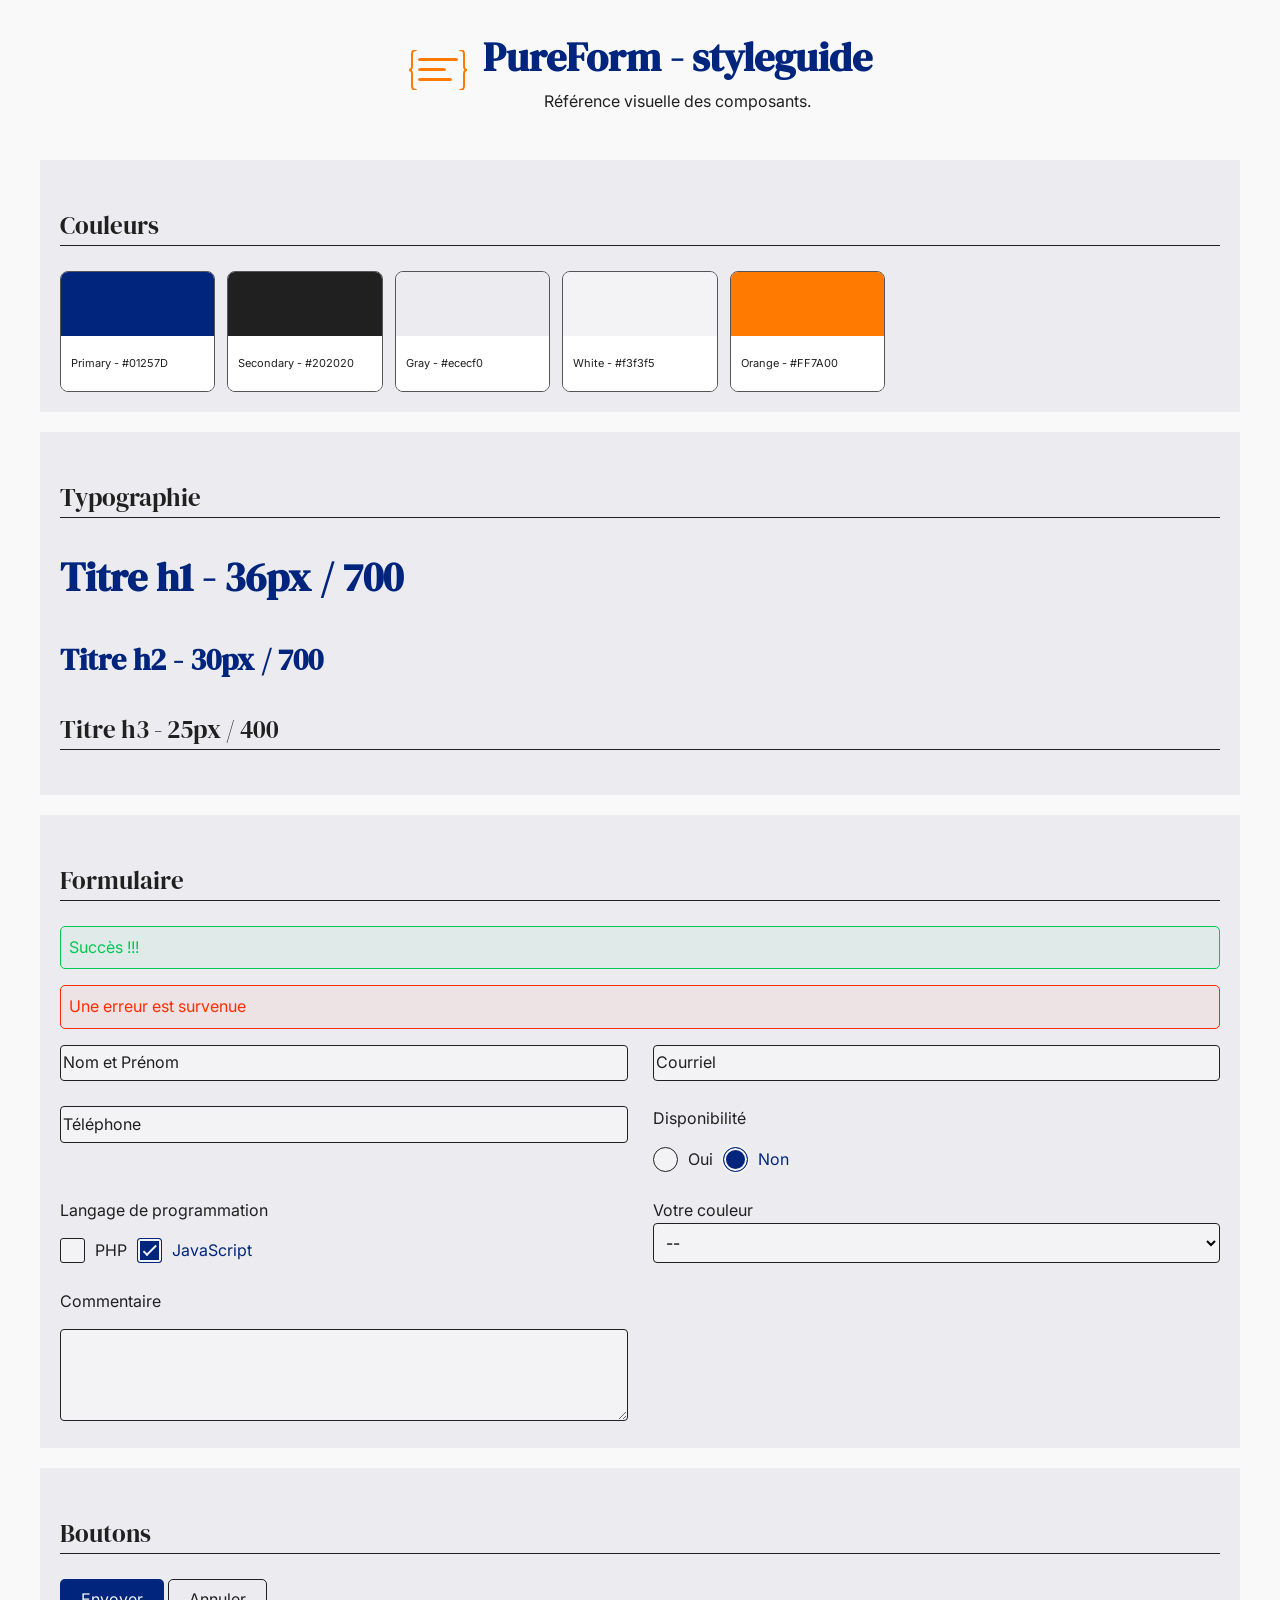
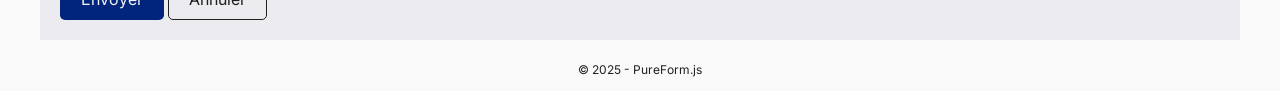
==== commit d774a773: "ajouter textarea et la mise en page" ====
--- a/styleguide.html
+++ b/styleguide.html
@@ -75,7 +75,7 @@
                     </div>
                 </div>
                 <div class="layout">
-                    <form action="" method="post" class="form">
+                    <form action="" method="post" class="form" id="form">
 
                         <div class="form__field">
                             <input type="text" name="fullName" id="fullName">
@@ -125,6 +125,11 @@
                                 <option value="orange">green</option>
                             </select>
                         </div> 
+
+                        <div class="form__textarea">
+                            <label for="">Commentaire</label>
+                            <textarea name="commentaire" id="" rows="4" cols="50"></textarea>
+                        </div>
                     
                     </form>
                 </div>
@@ -143,5 +148,6 @@
             <p>© 2025 - PureForm.js</p>
         </footer>
     </div>
+    <script src="js/main.js"></script>
 </body>
 </html>
--- a/css/stylesheet.min.css
+++ b/css/stylesheet.min.css
@@ -1,4 +1,4 @@
 @import"https://fonts.googleapis.com/css2?family=DM+Serif+Display:ital@0;1&family=Inter:opsz,wght@14..32,100..900&display=swap";/*! 
 https://serp.co/tools/css-reset/
 <link rel="stylesheet" href="https://css.serp.co/css-reset/normalize.css/">
-*/html{line-height:1.15;-webkit-text-size-adjust:100%}body{margin:0}main{display:block}h1{font-size:2em;margin:.67em 0}hr{box-sizing:content-box;height:0;overflow:visible}pre{font-family:monospace,monospace;font-size:1em}a{background-color:rgba(0,0,0,0)}abbr[title]{border-bottom:none;text-decoration:underline;-webkit-text-decoration:underline dotted;text-decoration:underline dotted}b,strong{font-weight:bolder}code,kbd,samp{font-family:monospace,monospace;font-size:1em}small{font-size:80%}sub,sup{font-size:75%;line-height:0;position:relative;vertical-align:baseline}sub{bottom:-0.25em}sup{top:-0.5em}img{border-style:none}button,input,optgroup,select,textarea{font-family:inherit;font-size:100%;line-height:1.15;margin:0}button,input{overflow:visible}button,select{text-transform:none}button,[type=button],[type=reset],[type=submit]{-webkit-appearance:button}button::-moz-focus-inner,[type=button]::-moz-focus-inner,[type=reset]::-moz-focus-inner,[type=submit]::-moz-focus-inner{border-style:none;padding:0}button:-moz-focusring,[type=button]:-moz-focusring,[type=reset]:-moz-focusring,[type=submit]:-moz-focusring{outline:1px dotted ButtonText}fieldset{padding:.35em .75em .625em}legend{box-sizing:border-box;color:inherit;display:table;max-width:100%;padding:0;white-space:normal}progress{vertical-align:baseline}textarea{overflow:auto}[type=checkbox],[type=radio]{box-sizing:border-box;padding:0}[type=number]::-webkit-inner-spin-button,[type=number]::-webkit-outer-spin-button{height:auto}[type=search]{-webkit-appearance:textfield;outline-offset:-2px}[type=search]::-webkit-search-decoration{-webkit-appearance:none}::-webkit-file-upload-button{-webkit-appearance:button;font:inherit}details{display:block}summary{display:list-item}template{display:none}[hidden]{display:none}:root{--color-primary: #01257D;--color-secondary: #202020;--color-white: #f3f3f5;--color-gray: #ececf0;--color-orange: #FF7A00;--color-title: var(--color-primary);--color-title-regular: var(--color-secondary);--size-title-xxl: clamp(2.5rem, 3vw, 2.25rem);--size-tile-large: clamp(1.25rem, 2.5vw, 1.875rem);--size-tile-regular: clamp(1rem, 2vw, 1.5625rem);--main-text-color: var(--color-secondary);--main-font-size: 1em;--main-line-height: 1.6;--main-background-color: #f9f9f9;--sec-container-bck-color: var(--color-gray);--btn-backgrond-color: var(--color-primary);--btn-backgrond-color-hover:var(--color-orange);--btn-text-color: var(--color-white);--btn-radius: 5px;--btn-border: 1px solid #202020;--btn-second-backgrond-color: var(--color-gray);--btn-second-backgrond-color-hover: var(--color-secondary);--btn-second-text-color-hover: var(--color-white);--btn-second-text-color: var(--color-secondary);--input-select-bck-color: var(--color-white);--input-select-border-size: 1px;--input-select-border-color: var(--color-secondary);--input-select-focus-visible-size: 1px;--input-select-focus-visible-color: var(--color-primary);--select-border-size-focus: 2px;--select-border-color-focus: var(--color-primary);--input-radio-size:25px;--input-radio-border-radius: 50%;--input-label-radio-txt-color: var(--color-primary);--input-label-radio-txt-bold: 400;--input-radio-border-color-hover: var(--color-primary);--input-radio-border-color: var(--color-secondary);--input-radio-border-size: 1px;--input-radio-checked-bck-color: var(--color-primary);--input-radio-checked-border-color:var(--color-primary);--input-radio-checked-border-size: 1px;--input-checkbox-size: 25px;--input-checkbox-border-color: var(--color-secondary);--input-checkbox-border-size: 1px;--input-checkbox-checked-bck-color: var(--color-primary);--input-checkbox-checked-border-color:var(--color-primary);--input-checkbox-checked-border-size: 1px;--input-check-hook-border-size: 2px;--input-check-hook-border-color: var(--color-white);--input-checkbox-border-color-hover:var(--color-primary);--input-label-checkbox-txt-color: var(--color-primary);--input-label-checkbox-txt-bold: 400}h3,h2,h1{font-family:"DM Serif Display",serif;font-weight:700;color:var(--color-title)}h1{font-size:var(--size-title-xxl)}h2{font-size:var(--size-tile-large)}h3{font-size:var(--size-tile-regular);font-weight:1.6;color:var(--color-title-regular)}header .header{display:flex;align-items:center;flex-direction:column;justify-content:center;gap:15px;padding:25px 0}@media(min-width: 480px){header .header{flex-direction:row}}header .header .logo{width:100%;min-width:60px;max-width:60px}header .header__container h1{text-align:center;font-size:clamp(2.5rem,3vw,3.25rem);margin:0;padding:0}header .header__container p{text-align:center;margin:0;padding:0}body{font-family:"Inter",sans-serif;font-size:var(--main-font-size);line-height:var(--main-line-height);color:var(--main-text-color);background-color:var(--main-background-color)}.container__principal{max-width:1200px;margin:0 auto}.container__secondary{background-color:var(--sec-container-bck-color);padding:20px;margin:20px 0}footer p{text-align:center;font-size:12px}*,*::before,*::after{box-sizing:border-box}.form{display:grid;grid-template-columns:1fr;align-items:start;gap:25px}@media(min-width: 480px){.form{grid-template-columns:1fr 1fr}}.form__field{position:relative}.form__field label{position:absolute;left:3px;top:50%;transform:translateY(-50%);transition:all .2s ease}.form__field input:focus+label{font-size:13px;top:0;left:8px;transform:translateY(-50%);background:linear-gradient(to bottom, #ececf0 50%, #f3f3f5 50%)}.form input,.form select{background-color:var(--input-select-bck-color);width:100%;border-radius:4px;border:var(--input-select-border-size) solid var(--input-select-border-color);padding:8px}.form input:focus,.form select:focus{border:var(--select-border-size) solid var(--select-border-color);outline:none}.form input:focus-visible,.form select:focus-visible{outline:var(--input-select-focus-visible-size) solid var(--input-select-focus-visible-color)}.form input[type=radio]{-webkit-appearance:none;-moz-appearance:none;appearance:none;width:var(--input-radio-size);height:var(--input-radio-size);border:var(--input-radio-border-size) solid var(--input-radio-border-color);border-radius:var(--input-radio-border-radius);outline:none;transition:.3s;cursor:pointer}.form input[type=radio]:focus{border:var(--input-radio-border-size) solid var(--input-radio-border-color);outline:none}.form input[type=radio]:checked{background-color:var(--input-radio-checked-bck-color);box-shadow:0 0 0 2px #f3f3f5,inset 0 0 0 2px #f3f3f5;border:var(--input-radio-border-size) solid var(--input-radio-checked-border-color)}.form input[type=radio]:hover{border-color:var(--input-radio-border-color-hover)}.form label:has(input[type=radio]):has(input[type=radio]:checked){color:var(--input-label-radio-txt-color);font-weight:var(--input-label-radio-txt-bold)}.form input[type=checkbox]{-webkit-appearance:none;-moz-appearance:none;appearance:none;width:var(--input-checkbox-size);height:var(--input-checkbox-size);border:var(--input-checkbox-border-size) solid var(--input-checkbox-border-color);border-radius:3px;transition:.3s;cursor:pointer}.form input[type=checkbox]:checked{background-color:var(--input-checkbox-checked-bck-color);box-shadow:inset 0 0 0 2px #f3f3f5;border:var(--input-checkbox-checked-border-size) solid var(--input-checkbox-checked-border-color)}.form input[type=checkbox]:hover{border-color:var(--input-checkbox-border-color-hover)}.form label:has(input[type=checkbox]){position:relative;-webkit-user-select:none;-moz-user-select:none;user-select:none}.form label:has(input[type=checkbox]):has(input[type=checkbox]:checked){color:var(--input-label-checkbox-txt-color);font-weight:var(--input-label-checkbox-txt-bold)}.form label:has(input[type=checkbox]):has(input[type=checkbox]:checked)::after{content:"";display:inline-block;width:calc(var(--input-checkbox-size)*.25);height:calc(var(--input-checkbox-size)*.55);border:var(--input-check-hook-border-size) solid var(--input-check-hook-border-color);border-top:none;border-left:none;transform:rotate(45deg);vertical-align:middle;position:absolute;left:calc(var(--input-checkbox-size)/2);top:calc(var(--input-checkbox-size)/2 - 2px);transform:translate(-50%, -50%) rotate(45deg);z-index:1}.form select:focus{border:var(--select-border-size) solid var(--select-border-color);outline:none}.form fieldset{margin:0;padding:0;border:none;display:flex;flex-wrap:wrap;gap:10px}.form fieldset legend{width:100%;padding:0;margin-bottom:15px}.form fieldset label{width:-moz-fit-content;width:fit-content;display:flex;align-items:center;gap:10px}.message{border-radius:5px;padding:8px;border-width:1px;border-style:solid}.message.success{color:#00c853;background-color:rgba(0,200,83,.05);border-color:#00c853}.message.error{color:#ff2d00;background-color:rgba(255,45,0,.05);border-color:#ff2d00}.btn__secondary,.btn__primary{background-color:var(--btn-backgrond-color);color:var(--btn-text-color);border-radius:var(--btn-radius);border:var(--btn-border);padding:10px 20px;cursor:pointer}.btn__secondary:hover,.btn__primary:hover{background-color:var(--btn-backgrond-color-hover)}.btn__primary{border-color:rgba(0,0,0,0)}.btn__secondary{background-color:var(--btn-second-backgrond-color);color:var(--btn-second-text-color)}.btn__secondary:hover{background-color:var(--btn-second-backgrond-color-hover);color:var(--btn-second-text-color-hover)}h3{border-bottom:1px solid #202020}.section__color{display:grid;grid-template-columns:repeat(auto-fill, minmax(140px, 1fr));gap:12px}.section__color .container{border-radius:8px;overflow:hidden;border:1px solid rgba(0,0,0,.64)}.section__color .container__color{min-height:64px}.section__color .info{padding:8px 10px;background:#fff}.section__color .info p{font-size:11px}.section__color .primary{background-color:#01257d}.section__color .secondary{background-color:#202020}.section__color .gray{background-color:#ececf0}.section__color .white{background-color:#f3f3f5}.section__color .orange{background-color:#ff7a00}/*# sourceMappingURL=stylesheet.min.css.map */+*/html{line-height:1.15;-webkit-text-size-adjust:100%}body{margin:0}main{display:block}h1{font-size:2em;margin:.67em 0}hr{box-sizing:content-box;height:0;overflow:visible}pre{font-family:monospace,monospace;font-size:1em}a{background-color:rgba(0,0,0,0)}abbr[title]{border-bottom:none;text-decoration:underline;-webkit-text-decoration:underline dotted;text-decoration:underline dotted}b,strong{font-weight:bolder}code,kbd,samp{font-family:monospace,monospace;font-size:1em}small{font-size:80%}sub,sup{font-size:75%;line-height:0;position:relative;vertical-align:baseline}sub{bottom:-0.25em}sup{top:-0.5em}img{border-style:none}button,input,optgroup,select,textarea{font-family:inherit;font-size:100%;line-height:1.15;margin:0}button,input{overflow:visible}button,select{text-transform:none}button,[type=button],[type=reset],[type=submit]{-webkit-appearance:button}button::-moz-focus-inner,[type=button]::-moz-focus-inner,[type=reset]::-moz-focus-inner,[type=submit]::-moz-focus-inner{border-style:none;padding:0}button:-moz-focusring,[type=button]:-moz-focusring,[type=reset]:-moz-focusring,[type=submit]:-moz-focusring{outline:1px dotted ButtonText}fieldset{padding:.35em .75em .625em}legend{box-sizing:border-box;color:inherit;display:table;max-width:100%;padding:0;white-space:normal}progress{vertical-align:baseline}textarea{overflow:auto}[type=checkbox],[type=radio]{box-sizing:border-box;padding:0}[type=number]::-webkit-inner-spin-button,[type=number]::-webkit-outer-spin-button{height:auto}[type=search]{-webkit-appearance:textfield;outline-offset:-2px}[type=search]::-webkit-search-decoration{-webkit-appearance:none}::-webkit-file-upload-button{-webkit-appearance:button;font:inherit}details{display:block}summary{display:list-item}template{display:none}[hidden]{display:none}:root{--color-primary: #01257D;--color-secondary: #202020;--color-white: #f3f3f5;--color-gray: #ececf0;--color-orange: #FF7A00;--color-title: var(--color-primary);--color-title-regular: var(--color-secondary);--size-title-xxl: clamp(2.5rem, 3vw, 2.25rem);--size-tile-large: clamp(1.25rem, 2.5vw, 1.875rem);--size-tile-regular: clamp(1rem, 2vw, 1.5625rem);--main-text-color: var(--color-secondary);--main-font-size: 1em;--main-line-height: 1.6;--main-background-color: #f9f9f9;--sec-container-bck-color: var(--color-gray);--btn-backgrond-color: var(--color-primary);--btn-backgrond-color-hover:var(--color-orange);--btn-text-color: var(--color-white);--btn-radius: 5px;--btn-border: 1px solid #202020;--btn-second-backgrond-color: var(--color-gray);--btn-second-backgrond-color-hover: var(--color-secondary);--btn-second-text-color-hover: var(--color-white);--btn-second-text-color: var(--color-secondary);--input-select-bck-color: var(--color-white);--input-select-border-size: 1px;--input-select-border-color: var(--color-secondary);--input-select-focus-visible-size: 1px;--input-select-focus-visible-color: var(--color-primary);--input-select-active-color: var(--color-primary);--select-border-size-focus: 2px;--select-border-color-focus: var(--color-primary);--select-border-color-option-selected: var(--color-primary);--input-radio-size:25px;--input-radio-border-radius: 50%;--input-label-radio-txt-color: var(--color-primary);--input-label-radio-txt-bold: 400;--input-radio-border-color-hover: var(--color-primary);--input-radio-border-color: var(--color-secondary);--input-radio-border-size: 1px;--input-radio-checked-bck-color: var(--color-primary);--input-radio-checked-border-color:var(--color-primary);--input-radio-checked-border-size: 1px;--input-checkbox-size: 25px;--input-checkbox-border-color: var(--color-secondary);--input-checkbox-border-size: 1px;--input-checkbox-checked-bck-color: var(--color-primary);--input-checkbox-checked-border-color:var(--color-primary);--input-checkbox-checked-border-size: 1px;--input-check-hook-border-size: 2px;--input-check-hook-border-color: var(--color-white);--input-checkbox-border-color-hover:var(--color-primary);--input-label-checkbox-txt-color: var(--color-primary);--input-label-checkbox-txt-bold: 400}h3,h2,h1{font-family:"DM Serif Display",serif;font-weight:700;color:var(--color-title)}h1{font-size:var(--size-title-xxl)}h2{font-size:var(--size-tile-large)}h3{font-size:var(--size-tile-regular);font-weight:1.6;color:var(--color-title-regular)}header .header{display:flex;align-items:center;flex-direction:column;justify-content:center;gap:15px;padding:25px 0}@media(min-width: 480px){header .header{flex-direction:row}}header .header .logo{width:100%;min-width:60px;max-width:60px}header .header__container h1{text-align:center;font-size:clamp(2.5rem,3vw,3.25rem);margin:0;padding:0}header .header__container p{text-align:center;margin:0;padding:0}body{font-family:"Inter",sans-serif;font-size:var(--main-font-size);line-height:var(--main-line-height);color:var(--main-text-color);background-color:var(--main-background-color)}.container__principal{max-width:1200px;margin:0 auto}.container__secondary{background-color:var(--sec-container-bck-color);padding:20px;margin:20px 0}footer p{text-align:center;font-size:12px}*,*::before,*::after{box-sizing:border-box}.form{display:grid;grid-template-columns:1fr;align-items:start;gap:25px}@media(min-width: 480px){.form{grid-template-columns:1fr 1fr}}.form__field{position:relative}.form__field label{position:absolute;left:3px;top:50%;transform:translateY(-50%);transition:all .2s ease}.form__field input:focus+label,.form__field input+label.active{font-size:13px;top:0;left:8px;transform:translateY(-50%);background:linear-gradient(to bottom, #ececf0 50%, #f3f3f5 50%)}.form__field input:has(+label.active){border-color:var(--input-select-active-color)}.form__textarea label{display:block;margin-bottom:15px}.form input,.form select,.form textarea{background-color:var(--input-select-bck-color);width:100%;border-radius:4px;border:var(--input-select-border-size) solid var(--input-select-border-color);padding:8px}.form input:focus,.form select:focus,.form textarea:focus{border:var(--select-border-size) solid var(--select-border-color);outline:none}.form input:focus-visible,.form select:focus-visible,.form textarea:focus-visible{outline:var(--input-select-focus-visible-size) solid var(--input-select-focus-visible-color)}.form input[type=radio]{-webkit-appearance:none;-moz-appearance:none;appearance:none;width:var(--input-radio-size);height:var(--input-radio-size);border:var(--input-radio-border-size) solid var(--input-radio-border-color);border-radius:var(--input-radio-border-radius);outline:none;transition:.3s;cursor:pointer}.form input[type=radio]:focus{border:var(--input-radio-border-size) solid var(--input-radio-border-color);outline:none}.form input[type=radio]:checked{background-color:var(--input-radio-checked-bck-color);box-shadow:0 0 0 2px #f3f3f5,inset 0 0 0 2px #f3f3f5;border:var(--input-radio-border-size) solid var(--input-radio-checked-border-color)}.form input[type=radio]:hover{border-color:var(--input-radio-border-color-hover)}.form label:has(input[type=radio]):has(input[type=radio]:checked){color:var(--input-label-radio-txt-color);font-weight:var(--input-label-radio-txt-bold)}.form input[type=checkbox]{-webkit-appearance:none;-moz-appearance:none;appearance:none;width:var(--input-checkbox-size);height:var(--input-checkbox-size);border:var(--input-checkbox-border-size) solid var(--input-checkbox-border-color);border-radius:3px;transition:.3s;cursor:pointer}.form input[type=checkbox]:checked{background-color:var(--input-checkbox-checked-bck-color);box-shadow:inset 0 0 0 2px #f3f3f5;border:var(--input-checkbox-checked-border-size) solid var(--input-checkbox-checked-border-color)}.form input[type=checkbox]:hover{border-color:var(--input-checkbox-border-color-hover)}.form label:has(input[type=checkbox]){position:relative;-webkit-user-select:none;-moz-user-select:none;user-select:none}.form label:has(input[type=checkbox]):has(input[type=checkbox]:checked){color:var(--input-label-checkbox-txt-color);font-weight:var(--input-label-checkbox-txt-bold)}.form label:has(input[type=checkbox]):has(input[type=checkbox]:checked)::after{content:"";display:inline-block;width:calc(var(--input-checkbox-size)*.25);height:calc(var(--input-checkbox-size)*.55);border:var(--input-check-hook-border-size) solid var(--input-check-hook-border-color);border-top:none;border-left:none;transform:rotate(45deg);vertical-align:middle;position:absolute;left:calc(var(--input-checkbox-size)/2);top:calc(var(--input-checkbox-size)/2 - 2px);transform:translate(-50%, -50%) rotate(45deg);z-index:1}.form select:focus{border:var(--select-border-size) solid var(--select-border-color);outline:none}.form select.active{border-color:var(--select-border-color-option-selected)}.form fieldset{margin:0;padding:0;border:none;display:flex;flex-wrap:wrap;gap:10px}.form fieldset legend{width:100%;padding:0;margin-bottom:15px}.form fieldset label{width:-moz-fit-content;width:fit-content;display:flex;align-items:center;gap:10px}.message{border-radius:5px;padding:8px;border-width:1px;border-style:solid}.message.success{color:#00c853;background-color:rgba(0,200,83,.05);border-color:#00c853}.message.error{color:#ff2d00;background-color:rgba(255,45,0,.05);border-color:#ff2d00}.btn__secondary,.btn__primary{background-color:var(--btn-backgrond-color);color:var(--btn-text-color);border-radius:var(--btn-radius);border:var(--btn-border);padding:10px 20px;cursor:pointer}.btn__secondary:hover,.btn__primary:hover{background-color:var(--btn-backgrond-color-hover)}.btn__primary{border-color:rgba(0,0,0,0)}.btn__secondary{background-color:var(--btn-second-backgrond-color);color:var(--btn-second-text-color)}.btn__secondary:hover{background-color:var(--btn-second-backgrond-color-hover);color:var(--btn-second-text-color-hover)}h3{border-bottom:1px solid #202020}.section__color{display:grid;grid-template-columns:repeat(auto-fill, minmax(140px, 1fr));gap:12px}.section__color .container{border-radius:8px;overflow:hidden;border:1px solid rgba(0,0,0,.64)}.section__color .container__color{min-height:64px}.section__color .info{padding:8px 10px;background:#fff}.section__color .info p{font-size:11px}.section__color .primary{background-color:#01257d}.section__color .secondary{background-color:#202020}.section__color .gray{background-color:#ececf0}.section__color .white{background-color:#f3f3f5}.section__color .orange{background-color:#ff7a00}/*# sourceMappingURL=stylesheet.min.css.map */
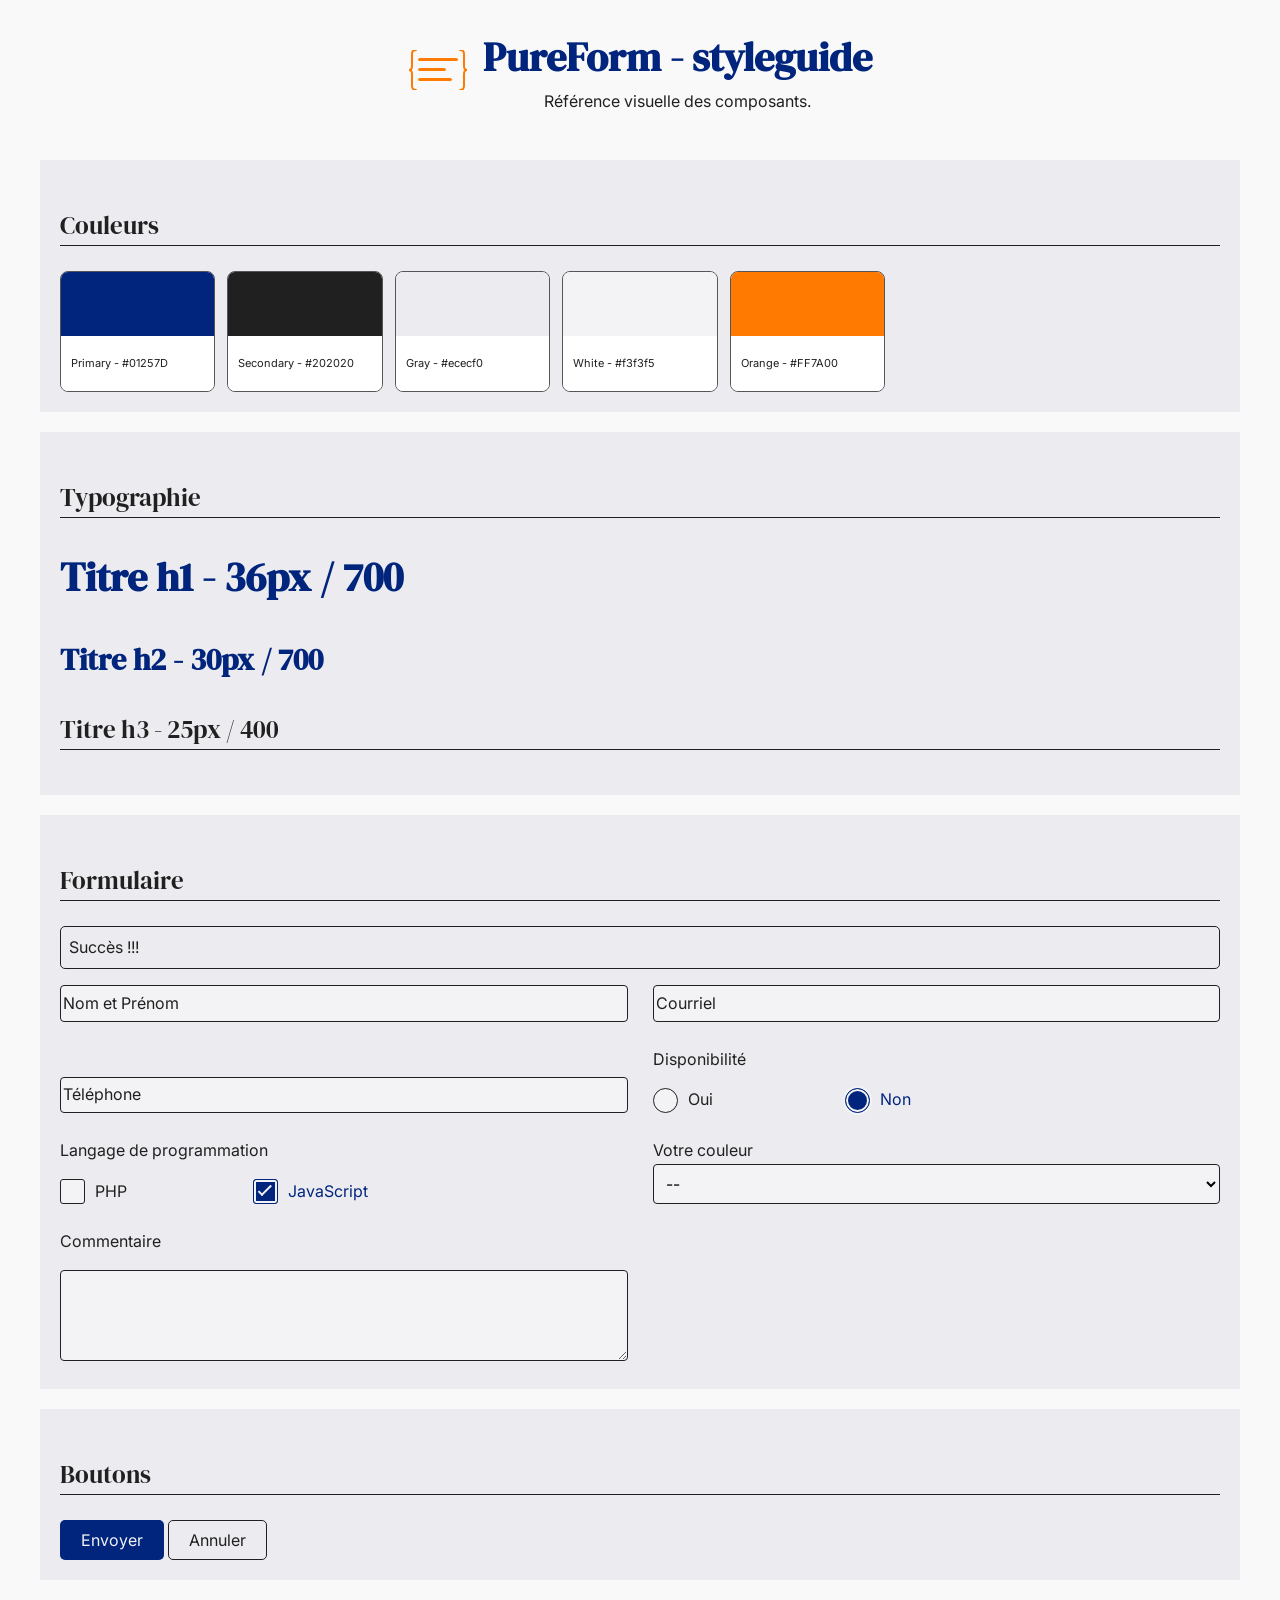
==== commit 75df4cb1: "retirer l'affichage message avertissement du styleguide" ====
--- a/styleguide.html
+++ b/styleguide.html
@@ -75,7 +75,7 @@
                     </div>
                 </div>
                 <div class="layout">
-                    <form action="" method="post" class="form" id="form">
+                    <form action="" method="post" class="form">
 
                         <div class="form__field">
                             <input type="text" name="fullName" id="fullName">
--- a/css/stylesheet.min.css
+++ b/css/stylesheet.min.css
@@ -1,4 +1,4 @@
 @import"https://fonts.googleapis.com/css2?family=DM+Serif+Display:ital@0;1&family=Inter:opsz,wght@14..32,100..900&display=swap";/*! 
 https://serp.co/tools/css-reset/
 <link rel="stylesheet" href="https://css.serp.co/css-reset/normalize.css/">
-*/html{line-height:1.15;-webkit-text-size-adjust:100%}body{margin:0}main{display:block}h1{font-size:2em;margin:.67em 0}hr{box-sizing:content-box;height:0;overflow:visible}pre{font-family:monospace,monospace;font-size:1em}a{background-color:rgba(0,0,0,0)}abbr[title]{border-bottom:none;text-decoration:underline;-webkit-text-decoration:underline dotted;text-decoration:underline dotted}b,strong{font-weight:bolder}code,kbd,samp{font-family:monospace,monospace;font-size:1em}small{font-size:80%}sub,sup{font-size:75%;line-height:0;position:relative;vertical-align:baseline}sub{bottom:-0.25em}sup{top:-0.5em}img{border-style:none}button,input,optgroup,select,textarea{font-family:inherit;font-size:100%;line-height:1.15;margin:0}button,input{overflow:visible}button,select{text-transform:none}button,[type=button],[type=reset],[type=submit]{-webkit-appearance:button}button::-moz-focus-inner,[type=button]::-moz-focus-inner,[type=reset]::-moz-focus-inner,[type=submit]::-moz-focus-inner{border-style:none;padding:0}button:-moz-focusring,[type=button]:-moz-focusring,[type=reset]:-moz-focusring,[type=submit]:-moz-focusring{outline:1px dotted ButtonText}fieldset{padding:.35em .75em .625em}legend{box-sizing:border-box;color:inherit;display:table;max-width:100%;padding:0;white-space:normal}progress{vertical-align:baseline}textarea{overflow:auto}[type=checkbox],[type=radio]{box-sizing:border-box;padding:0}[type=number]::-webkit-inner-spin-button,[type=number]::-webkit-outer-spin-button{height:auto}[type=search]{-webkit-appearance:textfield;outline-offset:-2px}[type=search]::-webkit-search-decoration{-webkit-appearance:none}::-webkit-file-upload-button{-webkit-appearance:button;font:inherit}details{display:block}summary{display:list-item}template{display:none}[hidden]{display:none}:root{--color-primary: #01257D;--color-secondary: #202020;--color-white: #f3f3f5;--color-gray: #ececf0;--color-orange: #FF7A00;--color-title: var(--color-primary);--color-title-regular: var(--color-secondary);--size-title-xxl: clamp(2.5rem, 3vw, 2.25rem);--size-tile-large: clamp(1.25rem, 2.5vw, 1.875rem);--size-tile-regular: clamp(1rem, 2vw, 1.5625rem);--main-text-color: var(--color-secondary);--main-font-size: 1em;--main-line-height: 1.6;--main-background-color: #f9f9f9;--sec-container-bck-color: var(--color-gray);--btn-backgrond-color: var(--color-primary);--btn-backgrond-color-hover:var(--color-orange);--btn-text-color: var(--color-white);--btn-radius: 5px;--btn-border: 1px solid #202020;--btn-second-backgrond-color: var(--color-gray);--btn-second-backgrond-color-hover: var(--color-secondary);--btn-second-text-color-hover: var(--color-white);--btn-second-text-color: var(--color-secondary);--input-select-bck-color: var(--color-white);--input-select-border-size: 1px;--input-select-border-color: var(--color-secondary);--input-select-focus-visible-size: 1px;--input-select-focus-visible-color: var(--color-primary);--input-select-active-color: var(--color-primary);--select-border-size-focus: 2px;--select-border-color-focus: var(--color-primary);--select-border-color-option-selected: var(--color-primary);--input-radio-size:25px;--input-radio-border-radius: 50%;--input-label-radio-txt-color: var(--color-primary);--input-label-radio-txt-bold: 400;--input-radio-border-color-hover: var(--color-primary);--input-radio-border-color: var(--color-secondary);--input-radio-border-size: 1px;--input-radio-checked-bck-color: var(--color-primary);--input-radio-checked-border-color:var(--color-primary);--input-radio-checked-border-size: 1px;--input-checkbox-size: 25px;--input-checkbox-border-color: var(--color-secondary);--input-checkbox-border-size: 1px;--input-checkbox-checked-bck-color: var(--color-primary);--input-checkbox-checked-border-color:var(--color-primary);--input-checkbox-checked-border-size: 1px;--input-check-hook-border-size: 2px;--input-check-hook-border-color: var(--color-white);--input-checkbox-border-color-hover:var(--color-primary);--input-label-checkbox-txt-color: var(--color-primary);--input-label-checkbox-txt-bold: 400}h3,h2,h1{font-family:"DM Serif Display",serif;font-weight:700;color:var(--color-title)}h1{font-size:var(--size-title-xxl)}h2{font-size:var(--size-tile-large)}h3{font-size:var(--size-tile-regular);font-weight:1.6;color:var(--color-title-regular)}header .header{display:flex;align-items:center;flex-direction:column;justify-content:center;gap:15px;padding:25px 0}@media(min-width: 480px){header .header{flex-direction:row}}header .header .logo{width:100%;min-width:60px;max-width:60px}header .header__container h1{text-align:center;font-size:clamp(2.5rem,3vw,3.25rem);margin:0;padding:0}header .header__container p{text-align:center;margin:0;padding:0}body{font-family:"Inter",sans-serif;font-size:var(--main-font-size);line-height:var(--main-line-height);color:var(--main-text-color);background-color:var(--main-background-color)}.container__principal{max-width:1200px;margin:0 auto}.container__secondary{background-color:var(--sec-container-bck-color);padding:20px;margin:20px 0}footer p{text-align:center;font-size:12px}*,*::before,*::after{box-sizing:border-box}.form{display:grid;grid-template-columns:1fr;align-items:start;gap:25px}@media(min-width: 480px){.form{grid-template-columns:1fr 1fr}}.form__field{position:relative}.form__field label{position:absolute;left:3px;top:50%;transform:translateY(-50%);transition:all .2s ease}.form__field input:focus+label,.form__field input+label.active{font-size:13px;top:0;left:8px;transform:translateY(-50%);background:linear-gradient(to bottom, #ececf0 50%, #f3f3f5 50%)}.form__field input:has(+label.active){border-color:var(--input-select-active-color)}.form__textarea label{display:block;margin-bottom:15px}.form input,.form select,.form textarea{background-color:var(--input-select-bck-color);width:100%;border-radius:4px;border:var(--input-select-border-size) solid var(--input-select-border-color);padding:8px}.form input:focus,.form select:focus,.form textarea:focus{border:var(--select-border-size) solid var(--select-border-color);outline:none}.form input:focus-visible,.form select:focus-visible,.form textarea:focus-visible{outline:var(--input-select-focus-visible-size) solid var(--input-select-focus-visible-color)}.form input[type=radio]{-webkit-appearance:none;-moz-appearance:none;appearance:none;width:var(--input-radio-size);height:var(--input-radio-size);border:var(--input-radio-border-size) solid var(--input-radio-border-color);border-radius:var(--input-radio-border-radius);outline:none;transition:.3s;cursor:pointer}.form input[type=radio]:focus{border:var(--input-radio-border-size) solid var(--input-radio-border-color);outline:none}.form input[type=radio]:checked{background-color:var(--input-radio-checked-bck-color);box-shadow:0 0 0 2px #f3f3f5,inset 0 0 0 2px #f3f3f5;border:var(--input-radio-border-size) solid var(--input-radio-checked-border-color)}.form input[type=radio]:hover{border-color:var(--input-radio-border-color-hover)}.form label:has(input[type=radio]):has(input[type=radio]:checked){color:var(--input-label-radio-txt-color);font-weight:var(--input-label-radio-txt-bold)}.form input[type=checkbox]{-webkit-appearance:none;-moz-appearance:none;appearance:none;width:var(--input-checkbox-size);height:var(--input-checkbox-size);border:var(--input-checkbox-border-size) solid var(--input-checkbox-border-color);border-radius:3px;transition:.3s;cursor:pointer}.form input[type=checkbox]:checked{background-color:var(--input-checkbox-checked-bck-color);box-shadow:inset 0 0 0 2px #f3f3f5;border:var(--input-checkbox-checked-border-size) solid var(--input-checkbox-checked-border-color)}.form input[type=checkbox]:hover{border-color:var(--input-checkbox-border-color-hover)}.form label:has(input[type=checkbox]){position:relative;-webkit-user-select:none;-moz-user-select:none;user-select:none}.form label:has(input[type=checkbox]):has(input[type=checkbox]:checked){color:var(--input-label-checkbox-txt-color);font-weight:var(--input-label-checkbox-txt-bold)}.form label:has(input[type=checkbox]):has(input[type=checkbox]:checked)::after{content:"";display:inline-block;width:calc(var(--input-checkbox-size)*.25);height:calc(var(--input-checkbox-size)*.55);border:var(--input-check-hook-border-size) solid var(--input-check-hook-border-color);border-top:none;border-left:none;transform:rotate(45deg);vertical-align:middle;position:absolute;left:calc(var(--input-checkbox-size)/2);top:calc(var(--input-checkbox-size)/2 - 2px);transform:translate(-50%, -50%) rotate(45deg);z-index:1}.form select:focus{border:var(--select-border-size) solid var(--select-border-color);outline:none}.form select.active{border-color:var(--select-border-color-option-selected)}.form fieldset{margin:0;padding:0;border:none;display:flex;flex-wrap:wrap;gap:10px}.form fieldset legend{width:100%;padding:0;margin-bottom:15px}.form fieldset label{width:-moz-fit-content;width:fit-content;display:flex;align-items:center;gap:10px}.message{border-radius:5px;padding:8px;border-width:1px;border-style:solid}.message.success{color:#00c853;background-color:rgba(0,200,83,.05);border-color:#00c853}.message.error{color:#ff2d00;background-color:rgba(255,45,0,.05);border-color:#ff2d00}.btn__secondary,.btn__primary{background-color:var(--btn-backgrond-color);color:var(--btn-text-color);border-radius:var(--btn-radius);border:var(--btn-border);padding:10px 20px;cursor:pointer}.btn__secondary:hover,.btn__primary:hover{background-color:var(--btn-backgrond-color-hover)}.btn__primary{border-color:rgba(0,0,0,0)}.btn__secondary{background-color:var(--btn-second-backgrond-color);color:var(--btn-second-text-color)}.btn__secondary:hover{background-color:var(--btn-second-backgrond-color-hover);color:var(--btn-second-text-color-hover)}h3{border-bottom:1px solid #202020}.section__color{display:grid;grid-template-columns:repeat(auto-fill, minmax(140px, 1fr));gap:12px}.section__color .container{border-radius:8px;overflow:hidden;border:1px solid rgba(0,0,0,.64)}.section__color .container__color{min-height:64px}.section__color .info{padding:8px 10px;background:#fff}.section__color .info p{font-size:11px}.section__color .primary{background-color:#01257d}.section__color .secondary{background-color:#202020}.section__color .gray{background-color:#ececf0}.section__color .white{background-color:#f3f3f5}.section__color .orange{background-color:#ff7a00}/*# sourceMappingURL=stylesheet.min.css.map */+*/html{line-height:1.15;-webkit-text-size-adjust:100%}body{margin:0}main{display:block}h1{font-size:2em;margin:.67em 0}hr{box-sizing:content-box;height:0;overflow:visible}pre{font-family:monospace,monospace;font-size:1em}a{background-color:rgba(0,0,0,0)}abbr[title]{border-bottom:none;text-decoration:underline;-webkit-text-decoration:underline dotted;text-decoration:underline dotted}b,strong{font-weight:bolder}code,kbd,samp{font-family:monospace,monospace;font-size:1em}small{font-size:80%}sub,sup{font-size:75%;line-height:0;position:relative;vertical-align:baseline}sub{bottom:-0.25em}sup{top:-0.5em}img{border-style:none}button,input,optgroup,select,textarea{font-family:inherit;font-size:100%;line-height:1.15;margin:0}button,input{overflow:visible}button,select{text-transform:none}button,[type=button],[type=reset],[type=submit]{-webkit-appearance:button}button::-moz-focus-inner,[type=button]::-moz-focus-inner,[type=reset]::-moz-focus-inner,[type=submit]::-moz-focus-inner{border-style:none;padding:0}button:-moz-focusring,[type=button]:-moz-focusring,[type=reset]:-moz-focusring,[type=submit]:-moz-focusring{outline:1px dotted ButtonText}fieldset{padding:.35em .75em .625em}legend{box-sizing:border-box;color:inherit;display:table;max-width:100%;padding:0;white-space:normal}progress{vertical-align:baseline}textarea{overflow:auto}[type=checkbox],[type=radio]{box-sizing:border-box;padding:0}[type=number]::-webkit-inner-spin-button,[type=number]::-webkit-outer-spin-button{height:auto}[type=search]{-webkit-appearance:textfield;outline-offset:-2px}[type=search]::-webkit-search-decoration{-webkit-appearance:none}::-webkit-file-upload-button{-webkit-appearance:button;font:inherit}details{display:block}summary{display:list-item}template{display:none}[hidden]{display:none}:root{--color-primary: #01257D;--color-secondary: #202020;--color-white: #f3f3f5;--color-gray: #ececf0;--color-orange: #FF7A00;--color-title: var(--color-primary);--color-title-regular: var(--color-secondary);--size-title-xxl: clamp(2.5rem, 3vw, 2.25rem);--size-tile-large: clamp(1.25rem, 2.5vw, 1.875rem);--size-tile-regular: clamp(1rem, 2vw, 1.5625rem);--main-text-color: var(--color-secondary);--main-font-size: 1em;--main-line-height: 1.6;--main-background-color: #f9f9f9;--sec-container-bck-color: var(--color-gray);--btn-backgrond-color: var(--color-primary);--btn-backgrond-color-hover:var(--color-orange);--btn-text-color: var(--color-white);--btn-radius: 5px;--btn-border: 1px solid #202020;--btn-second-backgrond-color: var(--color-gray);--btn-second-backgrond-color-hover: var(--color-secondary);--btn-second-text-color-hover: var(--color-white);--btn-second-text-color: var(--color-secondary);--btn-language-background-color: var(--color-gray);--btn-language-border-color: var(--color-gray);--btn-language-color: var(--color-primary);--btn-language-background-color-hover: var(--color-gray);--btn-language-border-color-hover: var(--color-orange);--btn-language-color-hover: var(--color-orange);--btn-language-background-color-active: var(--color-gray);--btn-language-border-color-active: var(--color-orange);--btn-language-color-active: var(--color-orange);--field-base-bck-color: var(--color-white);--field-base-border-size: 1px;--field-base-border-color: var(--color-secondary);--field-base-focus-visible-size: 1px;--field-base-focus-visible-color: var(--color-primary);--field-base-active-color: var(--color-primary);--field-base-border-size-focus: 1px;--field-base-border-color-focus: var(--color-primary);--select-border-size-focus: 2px;--select-border-color-focus: var(--color-primary);--select-border-color-option-selected: var(--color-primary);--input-radio-size:25px;--input-radio-border-radius: 50%;--input-label-radio-txt-color: var(--color-primary);--input-label-radio-txt-bold: 400;--input-radio-border-color-hover: var(--color-primary);--input-radio-border-color: var(--color-secondary);--input-radio-border-size: 1px;--input-radio-checked-bck-color: var(--color-primary);--input-radio-checked-border-color:var(--color-primary);--input-radio-checked-border-size: 1px;--input-checkbox-size: 25px;--input-checkbox-border-color: var(--color-secondary);--input-checkbox-border-size: 1px;--input-checkbox-checked-bck-color: var(--color-primary);--input-checkbox-checked-border-color:var(--color-primary);--input-checkbox-checked-border-size: 1px;--input-check-hook-border-size: 2px;--input-check-hook-border-color: var(--color-white);--input-checkbox-border-color-hover:var(--color-primary);--input-label-checkbox-txt-color: var(--color-primary);--input-label-checkbox-txt-bold: 400}h3,h2,h1{font-family:"DM Serif Display",serif;font-weight:700;color:var(--color-title)}h1{font-size:var(--size-title-xxl)}h2{font-size:var(--size-tile-large)}h3{font-size:var(--size-tile-regular);font-weight:1.6;color:var(--color-title-regular)}header .header{display:flex;align-items:center;flex-direction:column;justify-content:center;gap:15px;padding:25px 0;position:relative}@media(min-width: 480px){header .header{flex-direction:row}}header .header .logo{width:100%;min-width:60px;max-width:60px}header .header__container h1{text-align:center;font-size:clamp(2.5rem,3vw,3.25rem);margin:0;padding:0}header .header__container p{text-align:center;margin:0;padding:0}@media(min-width: 768px){header .header .liste__language{position:absolute;right:0;display:flex;gap:15px}}body{font-family:"Inter",sans-serif;font-size:var(--main-font-size);line-height:var(--main-line-height);color:var(--main-text-color);background-color:var(--main-background-color)}.container__principal{max-width:1200px;margin:0 auto}.container__secondary{background-color:var(--sec-container-bck-color);padding:20px;margin:20px 0}footer p{text-align:center;font-size:12px}footer ul{display:flex;flex-direction:row;justify-content:end;gap:15px;list-style:none}footer ul a{text-decoration:none;font-size:.9em}footer ul a.active{color:#ff7a00;text-decoration:underline}footer .footer__bottom{display:flex;align-items:center;justify-content:center;gap:15px}footer .footer__bottom .link__github{display:flex;align-self:center}footer .footer__bottom .link__github svg{width:25px;height:25px}*,*::before,*::after{box-sizing:border-box}.form{display:grid;grid-template-columns:1fr;align-items:start;gap:25px}@media(min-width: 768px){.form{grid-template-columns:1fr 1fr}}.form__group{margin-top:auto;display:flex;flex-direction:column;align-items:end;width:100%;height:100%;margin-bottom:0}.form__group:has(fieldset){display:block;height:100%}.form__field{position:relative;width:100%;margin-top:auto}.form__field label{position:absolute;left:3px;top:50%;transform:translateY(-50%);transition:all .2s ease}.form__field input:focus+label,.form__field input+label.active{font-size:13px;top:0;left:8px;transform:translateY(-50%);background:linear-gradient(to bottom, #ececf0 50%, #f3f3f5 50%)}.form__field input:has(+label.active){border-color:var(--field-base-active-color)}.form__textarea,.form__select{height:100%}.form__textarea label,.form__select label{display:block;margin-bottom:15px}.form input,.form select,.form textarea{background-color:var(--field-base-bck-color);width:100%;border-radius:4px;border:var(--field-base-border-size) solid var(--field-base-border-color);padding:8px}.form input:focus,.form select:focus,.form textarea:focus{border:var(--field-base-border-size-focus) solid var(--field-base-border-color-focus);outline:none}.form input:focus-visible,.form select:focus-visible,.form textarea:focus-visible{outline:var(--field-base-focus-visible-size) solid var(--field-base-focus-visible-color)}.form input[type=radio]{-webkit-appearance:none;-moz-appearance:none;appearance:none;width:var(--input-radio-size);height:var(--input-radio-size);border:var(--input-radio-border-size) solid var(--input-radio-border-color);border-radius:var(--input-radio-border-radius);outline:none;transition:.3s;cursor:pointer}.form input[type=radio]:focus{border:var(--input-radio-border-size) solid var(--input-radio-border-color);outline:none}.form input[type=radio]:checked{background-color:var(--input-radio-checked-bck-color);box-shadow:0 0 0 2px #f3f3f5,inset 0 0 0 2px #f3f3f5;border:var(--input-radio-border-size) solid var(--input-radio-checked-border-color)}.form input[type=radio]:hover{border-color:var(--input-radio-border-color-hover)}.form label:has(input[type=radio]):has(input[type=radio]:checked){color:var(--input-label-radio-txt-color);font-weight:var(--input-label-radio-txt-bold)}.form input[type=checkbox]{-webkit-appearance:none;-moz-appearance:none;appearance:none;width:var(--input-checkbox-size);height:var(--input-checkbox-size);border:var(--input-checkbox-border-size) solid var(--input-checkbox-border-color);border-radius:3px;transition:.3s;cursor:pointer}.form input[type=checkbox]:checked{background-color:var(--input-checkbox-checked-bck-color);box-shadow:inset 0 0 0 2px #f3f3f5;border:var(--input-checkbox-checked-border-size) solid var(--input-checkbox-checked-border-color)}.form input[type=checkbox]:hover{border-color:var(--input-checkbox-border-color-hover)}.form label:has(input[type=checkbox]){position:relative;-webkit-user-select:none;-moz-user-select:none;user-select:none}.form label:has(input[type=checkbox]):has(input[type=checkbox]:checked){color:var(--input-label-checkbox-txt-color);font-weight:var(--input-label-checkbox-txt-bold)}.form label:has(input[type=checkbox]):has(input[type=checkbox]:checked)::after{content:"";display:inline-block;width:calc(var(--input-checkbox-size)*.25);height:calc(var(--input-checkbox-size)*.55);border:var(--input-check-hook-border-size) solid var(--input-check-hook-border-color);border-top:none;border-left:none;transform:rotate(45deg);vertical-align:middle;position:absolute;left:calc(var(--input-checkbox-size)/2);top:calc(var(--input-checkbox-size)/2 - 2px);transform:translate(-50%, -50%) rotate(45deg);z-index:1}.form select:focus{border:var(--select-border-size-focus) solid var(--select-border-color-focus);outline:none}.form select.active{border-color:var(--select-border-color-option-selected)}.form fieldset{margin:0;padding:0;border:none;display:grid;grid-template-columns:repeat(auto-fill, minmax(150px, 1fr));justify-items:start;gap:10px}.form fieldset legend{grid-column:1/-1;padding:0;margin-bottom:15px}.form fieldset label{display:flex;align-items:center;gap:10px}.form .btn__primary{display:block;max-width:350px;width:100%;margin:0 auto}@media(min-width: 768px){.form .btn__primary{grid-column:span 2}}.message{border-radius:5px;padding:8px;border-width:1px;border-style:solid}.message.succes{color:#00c853;background-color:rgba(0,200,83,.05);border-color:#00c853}.message.error{color:#ff2d00;background-color:rgba(255,45,0,.05);border-color:#ff2d00;width:100%;display:none}.message.error.generic{display:block;text-align:center}.message.warning{color:#ffb800;background-color:rgba(255,184,0,.05);border-color:#ffb800}.resultat{border:1px solid #000;padding:15px;margin-bottom:15px;width:-moz-fit-content;width:fit-content}.resultat strong{text-transform:capitalize}.btn__language,.btn__secondary,.btn__primary{background-color:var(--btn-backgrond-color);color:var(--btn-text-color);border-radius:var(--btn-radius);border:var(--btn-border);padding:10px 20px;cursor:pointer}.btn__language:hover,.btn__secondary:hover,.btn__primary:hover{background-color:var(--btn-backgrond-color-hover)}.btn__primary{border-color:rgba(0,0,0,0)}.btn__secondary{background-color:var(--btn-second-backgrond-color);color:var(--btn-second-text-color)}.btn__secondary:hover{background-color:var(--btn-second-backgrond-color-hover);color:var(--btn-second-text-color-hover)}.btn__language{background-color:var(--btn-language-background-color);border-color:var(--btn-language-border-color);color:var(--btn-language-color)}.btn__language:hover{background-color:var(--btn-language-background-color-hover);border-color:var(--btn-language-border-color-hover);color:var(--btn-language-color-hover)}.btn__language.active{background-color:var(--btn-language-background-color-active);border-color:var(--btn-language-border-color-active);color:var(--btn-language-color-active)}h3{border-bottom:1px solid #202020}.section__color{display:grid;grid-template-columns:repeat(auto-fill, minmax(140px, 1fr));gap:12px}.section__color .container{border-radius:8px;overflow:hidden;border:1px solid rgba(0,0,0,.64)}.section__color .container__color{min-height:64px}.section__color .info{padding:8px 10px;background:#fff}.section__color .info p{font-size:11px}.section__color .primary{background-color:#01257d}.section__color .secondary{background-color:#202020}.section__color .gray{background-color:#ececf0}.section__color .white{background-color:#f3f3f5}.section__color .orange{background-color:#ff7a00}/*# sourceMappingURL=stylesheet.min.css.map */
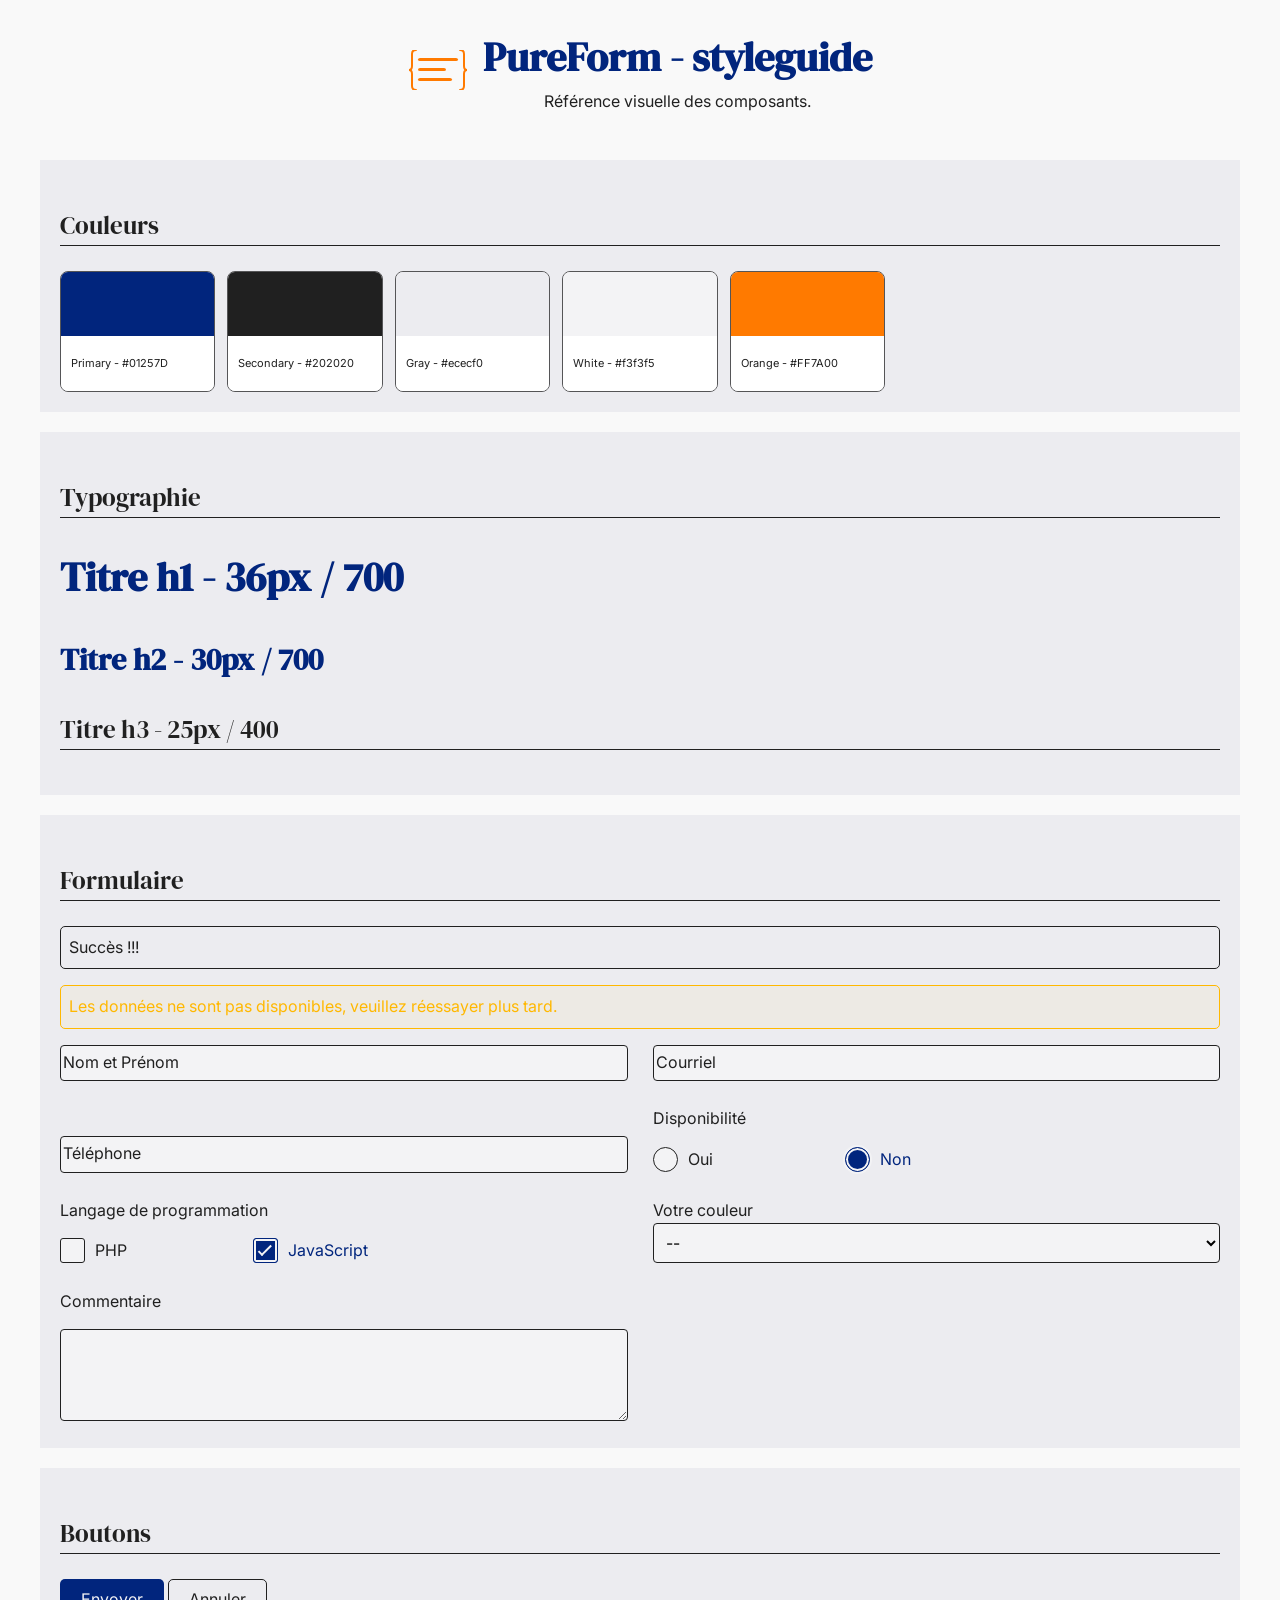
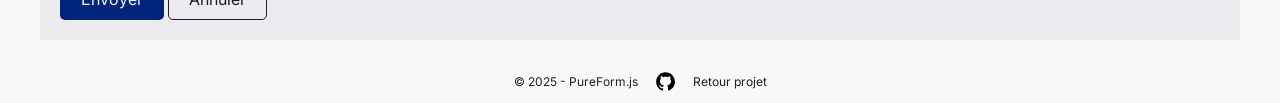
==== commit cdde9443: "ajouter un lien de retour avec github dans le styleguide" ====
--- a/styleguide.html
+++ b/styleguide.html
@@ -75,7 +75,7 @@
                     </div>
                 </div>
                 <div class="layout">
-                    <form action="" method="post" class="form">
+                    <form action="" method="post" class="form" id="form">
 
                         <div class="form__field">
                             <input type="text" name="fullName" id="fullName">
@@ -145,7 +145,15 @@
         </main>
 
         <footer>
-            <p>© 2025 - PureForm.js</p>
+            <div class="footer__bottom">
+                <p>© 2025 - PureForm.js</p>
+                <a href="https://github.com/stephaneLc/PureForm.js" target="_blank" class="link__github">
+                    <svg width="128" height="128" viewBox="0 0 128 128" fill="none" xmlns="http://www.w3.org/2000/svg">
+                        <path d="M56.7937 84.9688C44.4187 83.4688 35.7 74.5625 35.7 63.0313C35.7 58.3438 37.3875 53.2813 40.2 49.9063C38.9812 46.8125 39.1687 40.25 40.575 37.5313C44.325 37.0625 49.3875 39.0313 52.3875 41.75C55.95 40.625 59.7 40.0625 64.2937 40.0625C68.8875 40.0625 72.6375 40.625 76.0125 41.6563C78.9187 39.0313 84.075 37.0625 87.825 37.5313C89.1375 40.0625 89.325 46.625 88.1062 49.8125C91.1062 53.375 92.7 58.1563 92.7 63.0313C92.7 74.5625 83.9812 83.2813 71.4187 84.875C74.6062 86.9375 76.7625 91.4375 76.7625 96.5938L76.7625 106.344C76.7625 109.156 79.1062 110.75 81.9187 109.625C98.8875 103.156 112.2 86.1875 112.2 65.1875C112.2 38.6563 90.6375 17 64.1062 17C37.575 17 16.2 38.6562 16.2 65.1875C16.2 86 29.4187 103.25 47.2312 109.719C49.7625 110.656 52.2 108.969 52.2 106.438L52.2 98.9375C50.8875 99.5 49.2 99.875 47.7 99.875C41.5125 99.875 37.8562 96.5 35.2312 90.2188C34.2 87.6875 33.075 86.1875 30.9187 85.9063C29.7937 85.8125 29.4187 85.3438 29.4187 84.7813C29.4187 83.6563 31.2937 82.8125 33.1687 82.8125C35.8875 82.8125 38.2312 84.5 40.6687 87.9688C42.5437 90.6875 44.5125 91.9063 46.8562 91.9063C49.2 91.9063 50.7 91.0625 52.8562 88.9063C54.45 87.3125 55.6687 85.9063 56.7937 84.9688Z" fill="black"/>
+                    </svg>
+                </a>
+                <a href="index.html">Retour projet</a>
+            </div>
         </footer>
     </div>
     <script src="js/main.js"></script>
--- a/css/stylesheet.min.css
+++ b/css/stylesheet.min.css
@@ -1,4 +1,4 @@
 @import"https://fonts.googleapis.com/css2?family=DM+Serif+Display:ital@0;1&family=Inter:opsz,wght@14..32,100..900&display=swap";/*! 
 https://serp.co/tools/css-reset/
 <link rel="stylesheet" href="https://css.serp.co/css-reset/normalize.css/">
-*/html{line-height:1.15;-webkit-text-size-adjust:100%}body{margin:0}main{display:block}h1{font-size:2em;margin:.67em 0}hr{box-sizing:content-box;height:0;overflow:visible}pre{font-family:monospace,monospace;font-size:1em}a{background-color:rgba(0,0,0,0)}abbr[title]{border-bottom:none;text-decoration:underline;-webkit-text-decoration:underline dotted;text-decoration:underline dotted}b,strong{font-weight:bolder}code,kbd,samp{font-family:monospace,monospace;font-size:1em}small{font-size:80%}sub,sup{font-size:75%;line-height:0;position:relative;vertical-align:baseline}sub{bottom:-0.25em}sup{top:-0.5em}img{border-style:none}button,input,optgroup,select,textarea{font-family:inherit;font-size:100%;line-height:1.15;margin:0}button,input{overflow:visible}button,select{text-transform:none}button,[type=button],[type=reset],[type=submit]{-webkit-appearance:button}button::-moz-focus-inner,[type=button]::-moz-focus-inner,[type=reset]::-moz-focus-inner,[type=submit]::-moz-focus-inner{border-style:none;padding:0}button:-moz-focusring,[type=button]:-moz-focusring,[type=reset]:-moz-focusring,[type=submit]:-moz-focusring{outline:1px dotted ButtonText}fieldset{padding:.35em .75em .625em}legend{box-sizing:border-box;color:inherit;display:table;max-width:100%;padding:0;white-space:normal}progress{vertical-align:baseline}textarea{overflow:auto}[type=checkbox],[type=radio]{box-sizing:border-box;padding:0}[type=number]::-webkit-inner-spin-button,[type=number]::-webkit-outer-spin-button{height:auto}[type=search]{-webkit-appearance:textfield;outline-offset:-2px}[type=search]::-webkit-search-decoration{-webkit-appearance:none}::-webkit-file-upload-button{-webkit-appearance:button;font:inherit}details{display:block}summary{display:list-item}template{display:none}[hidden]{display:none}:root{--color-primary: #01257D;--color-secondary: #202020;--color-white: #f3f3f5;--color-gray: #ececf0;--color-orange: #FF7A00;--color-title: var(--color-primary);--color-title-regular: var(--color-secondary);--size-title-xxl: clamp(2.5rem, 3vw, 2.25rem);--size-tile-large: clamp(1.25rem, 2.5vw, 1.875rem);--size-tile-regular: clamp(1rem, 2vw, 1.5625rem);--main-text-color: var(--color-secondary);--main-font-size: 1em;--main-line-height: 1.6;--main-background-color: #f9f9f9;--sec-container-bck-color: var(--color-gray);--btn-backgrond-color: var(--color-primary);--btn-backgrond-color-hover:var(--color-orange);--btn-text-color: var(--color-white);--btn-radius: 5px;--btn-border: 1px solid #202020;--btn-second-backgrond-color: var(--color-gray);--btn-second-backgrond-color-hover: var(--color-secondary);--btn-second-text-color-hover: var(--color-white);--btn-second-text-color: var(--color-secondary);--btn-language-background-color: var(--color-gray);--btn-language-border-color: var(--color-gray);--btn-language-color: var(--color-primary);--btn-language-background-color-hover: var(--color-gray);--btn-language-border-color-hover: var(--color-orange);--btn-language-color-hover: var(--color-orange);--btn-language-background-color-active: var(--color-gray);--btn-language-border-color-active: var(--color-orange);--btn-language-color-active: var(--color-orange);--field-base-bck-color: var(--color-white);--field-base-border-size: 1px;--field-base-border-color: var(--color-secondary);--field-base-focus-visible-size: 1px;--field-base-focus-visible-color: var(--color-primary);--field-base-active-color: var(--color-primary);--field-base-border-size-focus: 1px;--field-base-border-color-focus: var(--color-primary);--select-border-size-focus: 2px;--select-border-color-focus: var(--color-primary);--select-border-color-option-selected: var(--color-primary);--input-radio-size:25px;--input-radio-border-radius: 50%;--input-label-radio-txt-color: var(--color-primary);--input-label-radio-txt-bold: 400;--input-radio-border-color-hover: var(--color-primary);--input-radio-border-color: var(--color-secondary);--input-radio-border-size: 1px;--input-radio-checked-bck-color: var(--color-primary);--input-radio-checked-border-color:var(--color-primary);--input-radio-checked-border-size: 1px;--input-checkbox-size: 25px;--input-checkbox-border-color: var(--color-secondary);--input-checkbox-border-size: 1px;--input-checkbox-checked-bck-color: var(--color-primary);--input-checkbox-checked-border-color:var(--color-primary);--input-checkbox-checked-border-size: 1px;--input-check-hook-border-size: 2px;--input-check-hook-border-color: var(--color-white);--input-checkbox-border-color-hover:var(--color-primary);--input-label-checkbox-txt-color: var(--color-primary);--input-label-checkbox-txt-bold: 400}h3,h2,h1{font-family:"DM Serif Display",serif;font-weight:700;color:var(--color-title)}h1{font-size:var(--size-title-xxl)}h2{font-size:var(--size-tile-large)}h3{font-size:var(--size-tile-regular);font-weight:1.6;color:var(--color-title-regular)}header .header{display:flex;align-items:center;flex-direction:column;justify-content:center;gap:15px;padding:25px 0;position:relative}@media(min-width: 480px){header .header{flex-direction:row}}header .header .logo{width:100%;min-width:60px;max-width:60px}header .header__container h1{text-align:center;font-size:clamp(2.5rem,3vw,3.25rem);margin:0;padding:0}header .header__container p{text-align:center;margin:0;padding:0}@media(min-width: 768px){header .header .liste__language{position:absolute;right:0;display:flex;gap:15px}}body{font-family:"Inter",sans-serif;font-size:var(--main-font-size);line-height:var(--main-line-height);color:var(--main-text-color);background-color:var(--main-background-color)}.container__principal{max-width:1200px;margin:0 auto}.container__secondary{background-color:var(--sec-container-bck-color);padding:20px;margin:20px 0}footer p{text-align:center;font-size:12px}footer ul{display:flex;flex-direction:row;justify-content:end;gap:15px;list-style:none}footer ul a{text-decoration:none;font-size:.9em}footer ul a.active{color:#ff7a00;text-decoration:underline}footer .footer__bottom{display:flex;align-items:center;justify-content:center;gap:15px}footer .footer__bottom .link__github{display:flex;align-self:center}footer .footer__bottom .link__github svg{width:25px;height:25px}*,*::before,*::after{box-sizing:border-box}.form{display:grid;grid-template-columns:1fr;align-items:start;gap:25px}@media(min-width: 768px){.form{grid-template-columns:1fr 1fr}}.form__group{margin-top:auto;display:flex;flex-direction:column;align-items:end;width:100%;height:100%;margin-bottom:0}.form__group:has(fieldset){display:block;height:100%}.form__field{position:relative;width:100%;margin-top:auto}.form__field label{position:absolute;left:3px;top:50%;transform:translateY(-50%);transition:all .2s ease}.form__field input:focus+label,.form__field input+label.active{font-size:13px;top:0;left:8px;transform:translateY(-50%);background:linear-gradient(to bottom, #ececf0 50%, #f3f3f5 50%)}.form__field input:has(+label.active){border-color:var(--field-base-active-color)}.form__textarea,.form__select{height:100%}.form__textarea label,.form__select label{display:block;margin-bottom:15px}.form input,.form select,.form textarea{background-color:var(--field-base-bck-color);width:100%;border-radius:4px;border:var(--field-base-border-size) solid var(--field-base-border-color);padding:8px}.form input:focus,.form select:focus,.form textarea:focus{border:var(--field-base-border-size-focus) solid var(--field-base-border-color-focus);outline:none}.form input:focus-visible,.form select:focus-visible,.form textarea:focus-visible{outline:var(--field-base-focus-visible-size) solid var(--field-base-focus-visible-color)}.form input[type=radio]{-webkit-appearance:none;-moz-appearance:none;appearance:none;width:var(--input-radio-size);height:var(--input-radio-size);border:var(--input-radio-border-size) solid var(--input-radio-border-color);border-radius:var(--input-radio-border-radius);outline:none;transition:.3s;cursor:pointer}.form input[type=radio]:focus{border:var(--input-radio-border-size) solid var(--input-radio-border-color);outline:none}.form input[type=radio]:checked{background-color:var(--input-radio-checked-bck-color);box-shadow:0 0 0 2px #f3f3f5,inset 0 0 0 2px #f3f3f5;border:var(--input-radio-border-size) solid var(--input-radio-checked-border-color)}.form input[type=radio]:hover{border-color:var(--input-radio-border-color-hover)}.form label:has(input[type=radio]):has(input[type=radio]:checked){color:var(--input-label-radio-txt-color);font-weight:var(--input-label-radio-txt-bold)}.form input[type=checkbox]{-webkit-appearance:none;-moz-appearance:none;appearance:none;width:var(--input-checkbox-size);height:var(--input-checkbox-size);border:var(--input-checkbox-border-size) solid var(--input-checkbox-border-color);border-radius:3px;transition:.3s;cursor:pointer}.form input[type=checkbox]:checked{background-color:var(--input-checkbox-checked-bck-color);box-shadow:inset 0 0 0 2px #f3f3f5;border:var(--input-checkbox-checked-border-size) solid var(--input-checkbox-checked-border-color)}.form input[type=checkbox]:hover{border-color:var(--input-checkbox-border-color-hover)}.form label:has(input[type=checkbox]){position:relative;-webkit-user-select:none;-moz-user-select:none;user-select:none}.form label:has(input[type=checkbox]):has(input[type=checkbox]:checked){color:var(--input-label-checkbox-txt-color);font-weight:var(--input-label-checkbox-txt-bold)}.form label:has(input[type=checkbox]):has(input[type=checkbox]:checked)::after{content:"";display:inline-block;width:calc(var(--input-checkbox-size)*.25);height:calc(var(--input-checkbox-size)*.55);border:var(--input-check-hook-border-size) solid var(--input-check-hook-border-color);border-top:none;border-left:none;transform:rotate(45deg);vertical-align:middle;position:absolute;left:calc(var(--input-checkbox-size)/2);top:calc(var(--input-checkbox-size)/2 - 2px);transform:translate(-50%, -50%) rotate(45deg);z-index:1}.form select:focus{border:var(--select-border-size-focus) solid var(--select-border-color-focus);outline:none}.form select.active{border-color:var(--select-border-color-option-selected)}.form fieldset{margin:0;padding:0;border:none;display:grid;grid-template-columns:repeat(auto-fill, minmax(150px, 1fr));justify-items:start;gap:10px}.form fieldset legend{grid-column:1/-1;padding:0;margin-bottom:15px}.form fieldset label{display:flex;align-items:center;gap:10px}.form .btn__primary{display:block;max-width:350px;width:100%;margin:0 auto}@media(min-width: 768px){.form .btn__primary{grid-column:span 2}}.message{border-radius:5px;padding:8px;border-width:1px;border-style:solid}.message.succes{color:#00c853;background-color:rgba(0,200,83,.05);border-color:#00c853}.message.error{color:#ff2d00;background-color:rgba(255,45,0,.05);border-color:#ff2d00;width:100%;display:none}.message.error.generic{display:block;text-align:center}.message.warning{color:#ffb800;background-color:rgba(255,184,0,.05);border-color:#ffb800}.resultat{border:1px solid #000;padding:15px;margin-bottom:15px;width:-moz-fit-content;width:fit-content}.resultat strong{text-transform:capitalize}.btn__language,.btn__secondary,.btn__primary{background-color:var(--btn-backgrond-color);color:var(--btn-text-color);border-radius:var(--btn-radius);border:var(--btn-border);padding:10px 20px;cursor:pointer}.btn__language:hover,.btn__secondary:hover,.btn__primary:hover{background-color:var(--btn-backgrond-color-hover)}.btn__primary{border-color:rgba(0,0,0,0)}.btn__secondary{background-color:var(--btn-second-backgrond-color);color:var(--btn-second-text-color)}.btn__secondary:hover{background-color:var(--btn-second-backgrond-color-hover);color:var(--btn-second-text-color-hover)}.btn__language{background-color:var(--btn-language-background-color);border-color:var(--btn-language-border-color);color:var(--btn-language-color)}.btn__language:hover{background-color:var(--btn-language-background-color-hover);border-color:var(--btn-language-border-color-hover);color:var(--btn-language-color-hover)}.btn__language.active{background-color:var(--btn-language-background-color-active);border-color:var(--btn-language-border-color-active);color:var(--btn-language-color-active)}h3{border-bottom:1px solid #202020}.section__color{display:grid;grid-template-columns:repeat(auto-fill, minmax(140px, 1fr));gap:12px}.section__color .container{border-radius:8px;overflow:hidden;border:1px solid rgba(0,0,0,.64)}.section__color .container__color{min-height:64px}.section__color .info{padding:8px 10px;background:#fff}.section__color .info p{font-size:11px}.section__color .primary{background-color:#01257d}.section__color .secondary{background-color:#202020}.section__color .gray{background-color:#ececf0}.section__color .white{background-color:#f3f3f5}.section__color .orange{background-color:#ff7a00}/*# sourceMappingURL=stylesheet.min.css.map */+*/html{line-height:1.15;-webkit-text-size-adjust:100%}body{margin:0}main{display:block}h1{font-size:2em;margin:.67em 0}hr{box-sizing:content-box;height:0;overflow:visible}pre{font-family:monospace,monospace;font-size:1em}a{background-color:rgba(0,0,0,0)}abbr[title]{border-bottom:none;text-decoration:underline;-webkit-text-decoration:underline dotted;text-decoration:underline dotted}b,strong{font-weight:bolder}code,kbd,samp{font-family:monospace,monospace;font-size:1em}small{font-size:80%}sub,sup{font-size:75%;line-height:0;position:relative;vertical-align:baseline}sub{bottom:-0.25em}sup{top:-0.5em}img{border-style:none}button,input,optgroup,select,textarea{font-family:inherit;font-size:100%;line-height:1.15;margin:0}button,input{overflow:visible}button,select{text-transform:none}button,[type=button],[type=reset],[type=submit]{-webkit-appearance:button}button::-moz-focus-inner,[type=button]::-moz-focus-inner,[type=reset]::-moz-focus-inner,[type=submit]::-moz-focus-inner{border-style:none;padding:0}button:-moz-focusring,[type=button]:-moz-focusring,[type=reset]:-moz-focusring,[type=submit]:-moz-focusring{outline:1px dotted ButtonText}fieldset{padding:.35em .75em .625em}legend{box-sizing:border-box;color:inherit;display:table;max-width:100%;padding:0;white-space:normal}progress{vertical-align:baseline}textarea{overflow:auto}[type=checkbox],[type=radio]{box-sizing:border-box;padding:0}[type=number]::-webkit-inner-spin-button,[type=number]::-webkit-outer-spin-button{height:auto}[type=search]{-webkit-appearance:textfield;outline-offset:-2px}[type=search]::-webkit-search-decoration{-webkit-appearance:none}::-webkit-file-upload-button{-webkit-appearance:button;font:inherit}details{display:block}summary{display:list-item}template{display:none}[hidden]{display:none}:root{--color-primary: #01257D;--color-secondary: #202020;--color-white: #f3f3f5;--color-gray: #ececf0;--color-orange: #FF7A00;--color-title: var(--color-primary);--color-title-regular: var(--color-secondary);--size-title-xxl: clamp(2.5rem, 3vw, 2.25rem);--size-tile-large: clamp(1.25rem, 2.5vw, 1.875rem);--size-tile-regular: clamp(1rem, 2vw, 1.5625rem);--main-text-color: var(--color-secondary);--main-font-size: 1em;--main-line-height: 1.6;--main-background-color: #f9f9f9;--sec-container-bck-color: var(--color-gray);--btn-backgrond-color: var(--color-primary);--btn-backgrond-color-hover:var(--color-orange);--btn-text-color: var(--color-white);--btn-radius: 5px;--btn-border: 1px solid #202020;--btn-second-backgrond-color: var(--color-gray);--btn-second-backgrond-color-hover: var(--color-secondary);--btn-second-text-color-hover: var(--color-white);--btn-second-text-color: var(--color-secondary);--btn-language-background-color: var(--color-gray);--btn-language-border-color: var(--color-gray);--btn-language-color: var(--color-primary);--btn-language-background-color-hover: var(--color-gray);--btn-language-border-color-hover: var(--color-orange);--btn-language-color-hover: var(--color-orange);--btn-language-background-color-active: var(--color-gray);--btn-language-border-color-active: var(--color-orange);--btn-language-color-active: var(--color-orange);--field-base-bck-color: var(--color-white);--field-base-border-size: 1px;--field-base-border-color: var(--color-secondary);--field-base-focus-visible-size: 1px;--field-base-focus-visible-color: var(--color-primary);--field-base-active-color: var(--color-primary);--field-base-border-size-focus: 1px;--field-base-border-color-focus: var(--color-primary);--select-border-size-focus: 2px;--select-border-color-focus: var(--color-primary);--select-border-color-option-selected: var(--color-primary);--input-radio-size:25px;--input-radio-border-radius: 50%;--input-label-radio-txt-color: var(--color-primary);--input-label-radio-txt-bold: 400;--input-radio-border-color-hover: var(--color-primary);--input-radio-border-color: var(--color-secondary);--input-radio-border-size: 1px;--input-radio-checked-bck-color: var(--color-primary);--input-radio-checked-border-color:var(--color-primary);--input-radio-checked-border-size: 1px;--input-checkbox-size: 25px;--input-checkbox-border-color: var(--color-secondary);--input-checkbox-border-size: 1px;--input-checkbox-checked-bck-color: var(--color-primary);--input-checkbox-checked-border-color:var(--color-primary);--input-checkbox-checked-border-size: 1px;--input-check-hook-border-size: 2px;--input-check-hook-border-color: var(--color-white);--input-checkbox-border-color-hover:var(--color-primary);--input-label-checkbox-txt-color: var(--color-primary);--input-label-checkbox-txt-bold: 400;--link-base-color: var(--color-secondary);--link-base-color-hover: var(--color-primary)}h3,h2,h1{font-family:"DM Serif Display",serif;font-weight:700;color:var(--color-title)}h1{font-size:var(--size-title-xxl)}h2{font-size:var(--size-tile-large)}h3{font-size:var(--size-tile-regular);font-weight:1.6;color:var(--color-title-regular)}a{text-decoration:none;color:var(--link-base-color)}a:hover{color:var(--link-base-color-hover)}header .header{display:flex;align-items:center;flex-direction:column;justify-content:center;gap:15px;padding:25px 0;position:relative}@media(min-width: 480px){header .header{flex-direction:row}}header .header .logo{width:100%;min-width:60px;max-width:60px}header .header__container h1{text-align:center;font-size:clamp(2.5rem,3vw,3.25rem);margin:0;padding:0}header .header__container p{text-align:center;margin:0;padding:0}@media(min-width: 768px){header .header .liste__language{position:absolute;right:0;display:flex;gap:15px}}body{font-family:"Inter",sans-serif;font-size:var(--main-font-size);line-height:var(--main-line-height);color:var(--main-text-color);background-color:var(--main-background-color)}.container__principal{max-width:1200px;margin:0 auto}.container__secondary{background-color:var(--sec-container-bck-color);padding:20px;margin:20px 0}footer p{text-align:center;font-size:12px}footer ul{display:flex;flex-direction:row;justify-content:end;gap:15px;list-style:none}footer ul a{text-decoration:none;font-size:.9em}footer ul a.active{color:#ff7a00;text-decoration:underline}footer .footer__bottom{display:flex;align-items:center;justify-content:center;gap:15px}footer .footer__bottom .link__github{display:flex;align-self:center}footer .footer__bottom .link__github svg{width:25px;height:25px}footer .footer__bottom a{font-size:12px}*,*::before,*::after{box-sizing:border-box}.form{display:grid;grid-template-columns:1fr;align-items:start;gap:25px}@media(min-width: 768px){.form{grid-template-columns:1fr 1fr}}.form__group{margin-top:auto;display:flex;flex-direction:column;align-items:end;width:100%;height:100%;margin-bottom:0}.form__group:has(fieldset){display:block;height:100%}.form__field{position:relative;width:100%;margin-top:auto}.form__field label{position:absolute;left:3px;top:50%;transform:translateY(-50%);transition:all .2s ease}.form__field input:focus+label,.form__field input+label.active{font-size:13px;top:0;left:8px;transform:translateY(-50%);background:linear-gradient(to bottom, #ececf0 50%, #f3f3f5 50%)}.form__field input:has(+label.active){border-color:var(--field-base-active-color)}.form__textarea,.form__select{height:100%}.form__textarea label,.form__select label{display:block;margin-bottom:15px}.form input,.form select,.form textarea{background-color:var(--field-base-bck-color);width:100%;border-radius:4px;border:var(--field-base-border-size) solid var(--field-base-border-color);padding:8px}.form input:focus,.form select:focus,.form textarea:focus{border:var(--field-base-border-size-focus) solid var(--field-base-border-color-focus);outline:none}.form input:focus-visible,.form select:focus-visible,.form textarea:focus-visible{outline:var(--field-base-focus-visible-size) solid var(--field-base-focus-visible-color)}.form input[type=radio]{-webkit-appearance:none;-moz-appearance:none;appearance:none;width:var(--input-radio-size);height:var(--input-radio-size);border:var(--input-radio-border-size) solid var(--input-radio-border-color);border-radius:var(--input-radio-border-radius);outline:none;transition:.3s;cursor:pointer}.form input[type=radio]:focus{border:var(--input-radio-border-size) solid var(--input-radio-border-color);outline:none}.form input[type=radio]:checked{background-color:var(--input-radio-checked-bck-color);box-shadow:0 0 0 2px #f3f3f5,inset 0 0 0 2px #f3f3f5;border:var(--input-radio-border-size) solid var(--input-radio-checked-border-color)}.form input[type=radio]:hover{border-color:var(--input-radio-border-color-hover)}.form label:has(input[type=radio]):has(input[type=radio]:checked){color:var(--input-label-radio-txt-color);font-weight:var(--input-label-radio-txt-bold)}.form input[type=checkbox]{-webkit-appearance:none;-moz-appearance:none;appearance:none;width:var(--input-checkbox-size);height:var(--input-checkbox-size);border:var(--input-checkbox-border-size) solid var(--input-checkbox-border-color);border-radius:3px;transition:.3s;cursor:pointer}.form input[type=checkbox]:checked{background-color:var(--input-checkbox-checked-bck-color);box-shadow:inset 0 0 0 2px #f3f3f5;border:var(--input-checkbox-checked-border-size) solid var(--input-checkbox-checked-border-color)}.form input[type=checkbox]:hover{border-color:var(--input-checkbox-border-color-hover)}.form label:has(input[type=checkbox]){position:relative;-webkit-user-select:none;-moz-user-select:none;user-select:none}.form label:has(input[type=checkbox]):has(input[type=checkbox]:checked){color:var(--input-label-checkbox-txt-color);font-weight:var(--input-label-checkbox-txt-bold)}.form label:has(input[type=checkbox]):has(input[type=checkbox]:checked)::after{content:"";display:inline-block;width:calc(var(--input-checkbox-size)*.25);height:calc(var(--input-checkbox-size)*.55);border:var(--input-check-hook-border-size) solid var(--input-check-hook-border-color);border-top:none;border-left:none;transform:rotate(45deg);vertical-align:middle;position:absolute;left:calc(var(--input-checkbox-size)/2);top:calc(var(--input-checkbox-size)/2 - 2px);transform:translate(-50%, -50%) rotate(45deg);z-index:1}.form select:focus{border:var(--select-border-size-focus) solid var(--select-border-color-focus);outline:none}.form select.active{border-color:var(--select-border-color-option-selected)}.form fieldset{margin:0;padding:0;border:none;display:grid;grid-template-columns:repeat(auto-fill, minmax(150px, 1fr));justify-items:start;gap:10px}.form fieldset legend{grid-column:1/-1;padding:0;margin-bottom:15px}.form fieldset label{display:flex;align-items:center;gap:10px}.form .btn__primary{display:block;max-width:350px;width:100%;margin:0 auto}@media(min-width: 768px){.form .btn__primary{grid-column:span 2}}.message{border-radius:5px;padding:8px;border-width:1px;border-style:solid}.message.succes{color:#00c853;background-color:rgba(0,200,83,.05);border-color:#00c853}.message.error{color:#ff2d00;background-color:rgba(255,45,0,.05);border-color:#ff2d00;width:100%;display:none}.message.error.generic{display:block;text-align:center}.message.warning{color:#ffb800;background-color:rgba(255,184,0,.05);border-color:#ffb800}.resultat{border:1px solid #000;padding:15px;margin-bottom:15px;width:-moz-fit-content;width:fit-content}.resultat strong{text-transform:capitalize}.btn__language,.btn__secondary,.btn__primary{background-color:var(--btn-backgrond-color);color:var(--btn-text-color);border-radius:var(--btn-radius);border:var(--btn-border);padding:10px 20px;cursor:pointer}.btn__language:hover,.btn__secondary:hover,.btn__primary:hover{background-color:var(--btn-backgrond-color-hover)}.btn__primary{border-color:rgba(0,0,0,0)}.btn__secondary{background-color:var(--btn-second-backgrond-color);color:var(--btn-second-text-color)}.btn__secondary:hover{background-color:var(--btn-second-backgrond-color-hover);color:var(--btn-second-text-color-hover)}.btn__language{background-color:var(--btn-language-background-color);border-color:var(--btn-language-border-color);color:var(--btn-language-color)}.btn__language:hover{background-color:var(--btn-language-background-color-hover);border-color:var(--btn-language-border-color-hover);color:var(--btn-language-color-hover)}.btn__language.active{background-color:var(--btn-language-background-color-active);border-color:var(--btn-language-border-color-active);color:var(--btn-language-color-active)}h3{border-bottom:1px solid #202020}.section__color{display:grid;grid-template-columns:repeat(auto-fill, minmax(140px, 1fr));gap:12px}.section__color .container{border-radius:8px;overflow:hidden;border:1px solid rgba(0,0,0,.64)}.section__color .container__color{min-height:64px}.section__color .info{padding:8px 10px;background:#fff}.section__color .info p{font-size:11px}.section__color .primary{background-color:#01257d}.section__color .secondary{background-color:#202020}.section__color .gray{background-color:#ececf0}.section__color .white{background-color:#f3f3f5}.section__color .orange{background-color:#ff7a00}/*# sourceMappingURL=stylesheet.min.css.map */
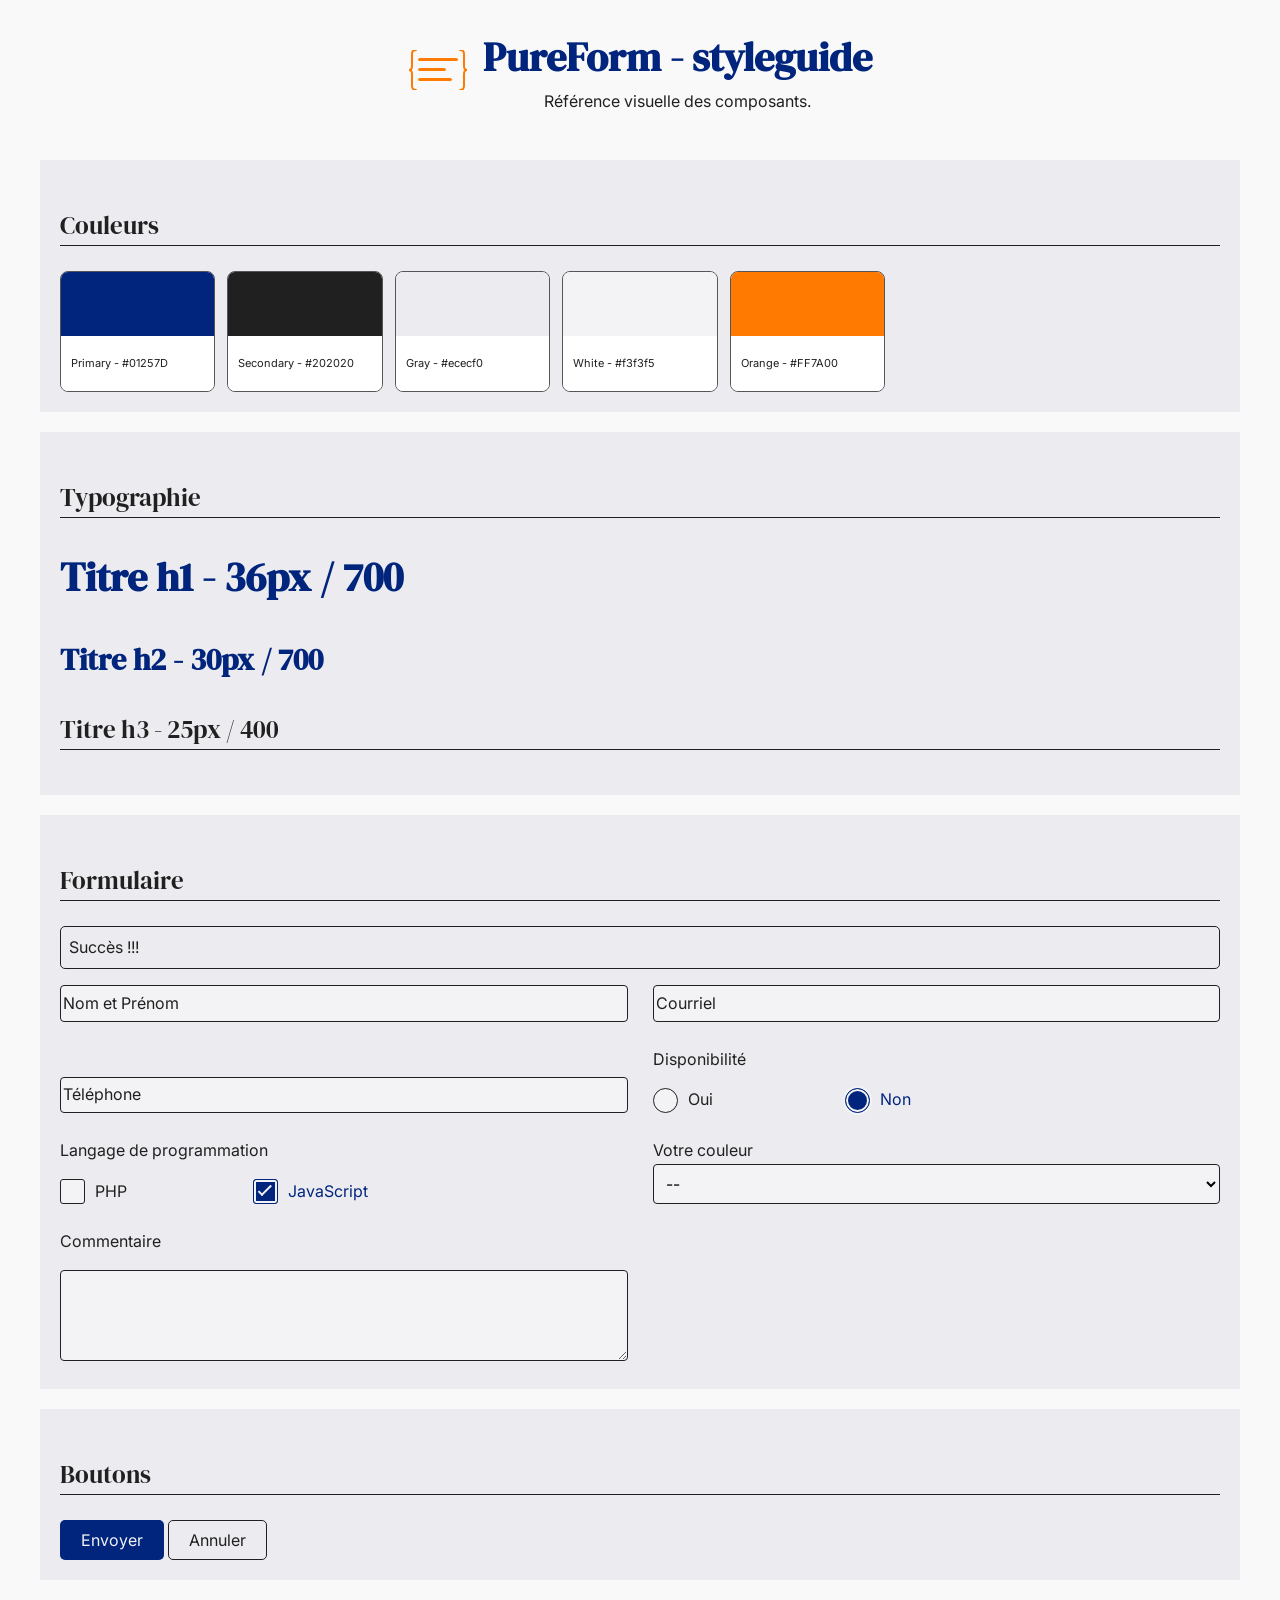
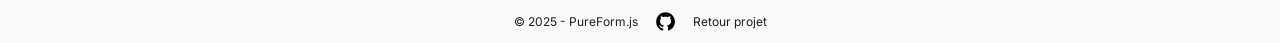
==== commit 873eda46: "Merge branch 'develop' of https://github.com/stephaneLc/PureForm.js into release/1.0.0" ====
--- a/styleguide.html
+++ b/styleguide.html
@@ -75,7 +75,7 @@
                     </div>
                 </div>
                 <div class="layout">
-                    <form action="" method="post" class="form" id="form">
+                    <form action="" method="post" class="form">
 
                         <div class="form__field">
                             <input type="text" name="fullName" id="fullName">
